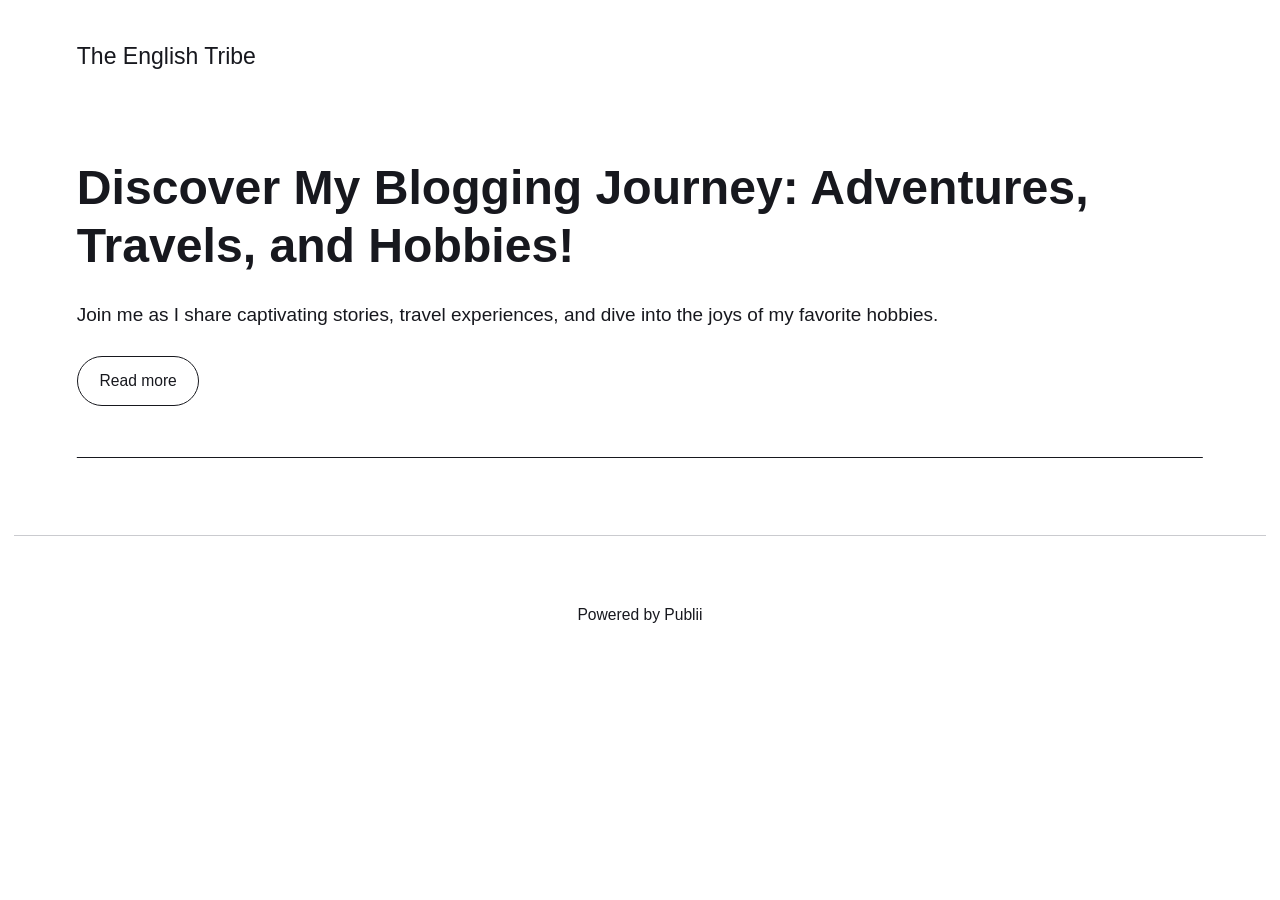
==== index.html @ a3653ec2 "Updated from Publii" ====
<!DOCTYPE html><html lang="en-gb"><head><meta charset="utf-8"><meta http-equiv="X-UA-Compatible" content="IE=edge"><meta name="viewport" content="width=device-width,initial-scale=1"><title>The English Tribe</title><meta name="generator" content="Publii Open-Source CMS for Static Site"><link rel="canonical" href="https://theenglishtribe.github.io/"><link rel="alternate" type="application/atom+xml" href="https://theenglishtribe.github.io/feed.xml"><link rel="alternate" type="application/json" href="https://theenglishtribe.github.io/feed.json"><meta property="og:title" content="The English Tribe"><meta property="og:site_name" content="The English Tribe"><meta property="og:description" content=""><meta property="og:url" content="https://theenglishtribe.github.io/"><meta property="og:type" content="website"><link rel="stylesheet" href="https://theenglishtribe.github.io/assets/css/style.css?v=e5ad27e7b330f5e7f7fa9bfb74e8fca4"><script type="application/ld+json">{"@context":"http://schema.org","@type":"Organization","name":"The English Tribe","url":"https://theenglishtribe.github.io/"}</script><noscript><style>img[loading] {
                    opacity: 1;
                }</style></noscript></head><body class="home-template"><header class="top js-header"><a class="logo" href="https://theenglishtribe.github.io/">The English Tribe</a></header><main><div class="hero hero--noimage"><header class="hero__content"><div class="wrapper"><h1>Discover My Blogging Journey: Adventures, Travels, and Hobbies!</h1><p>Join me as I share captivating stories, travel experiences, and dive into the joys of my favorite hobbies.</p><p><a href="#" class="btn">Read more</a></p></div></header></div><div class="wrapper feed"></div></main><footer class="footer"><div class="wrapper"><div class="footer__copyright">Powered by Publii</div><button onclick="backToTopFunction()" id="backToTop" class="footer__bttop" aria-label="Back to top" title="Back to top"><svg width="20" height="20"><use xlink:href="https://theenglishtribe.github.io/assets/svg/svg-map.svg#toparrow"/></svg></button></div></footer><script defer="defer" src="https://theenglishtribe.github.io/assets/js/scripts.min.js?v=700105c316933a8202041b6415abb233"></script><script>window.publiiThemeMenuConfig={mobileMenuMode:'sidebar',animationSpeed:300,submenuWidth: 'auto',doubleClickTime:500,mobileMenuExpandableSubmenus:true,relatedContainerForOverlayMenuSelector:'.top'};</script><script>var images = document.querySelectorAll('img[loading]');
        for (var i = 0; i < images.length; i++) {
            if (images[i].complete) {
                images[i].classList.add('is-loaded');
            } else {
                images[i].addEventListener('load', function () {
                    this.classList.add('is-loaded');
                }, false);
            }
        }</script></body></html>
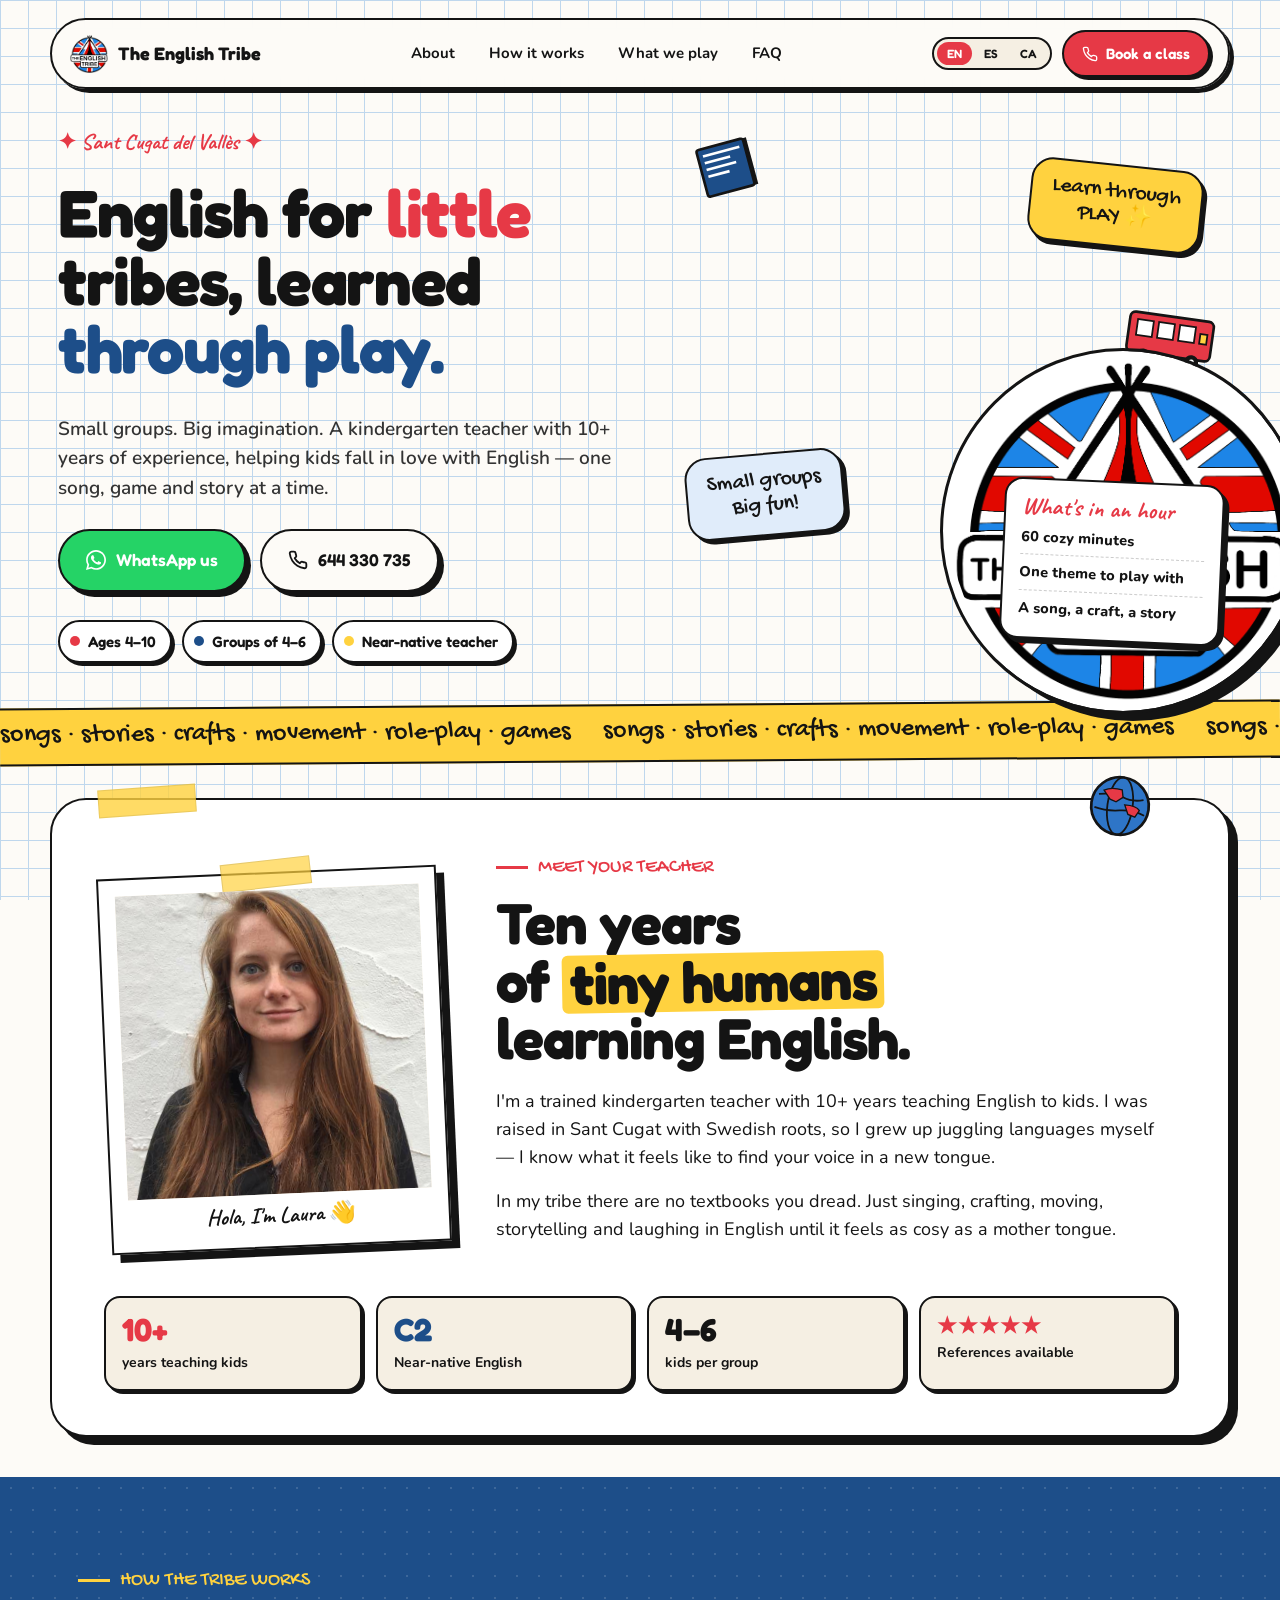
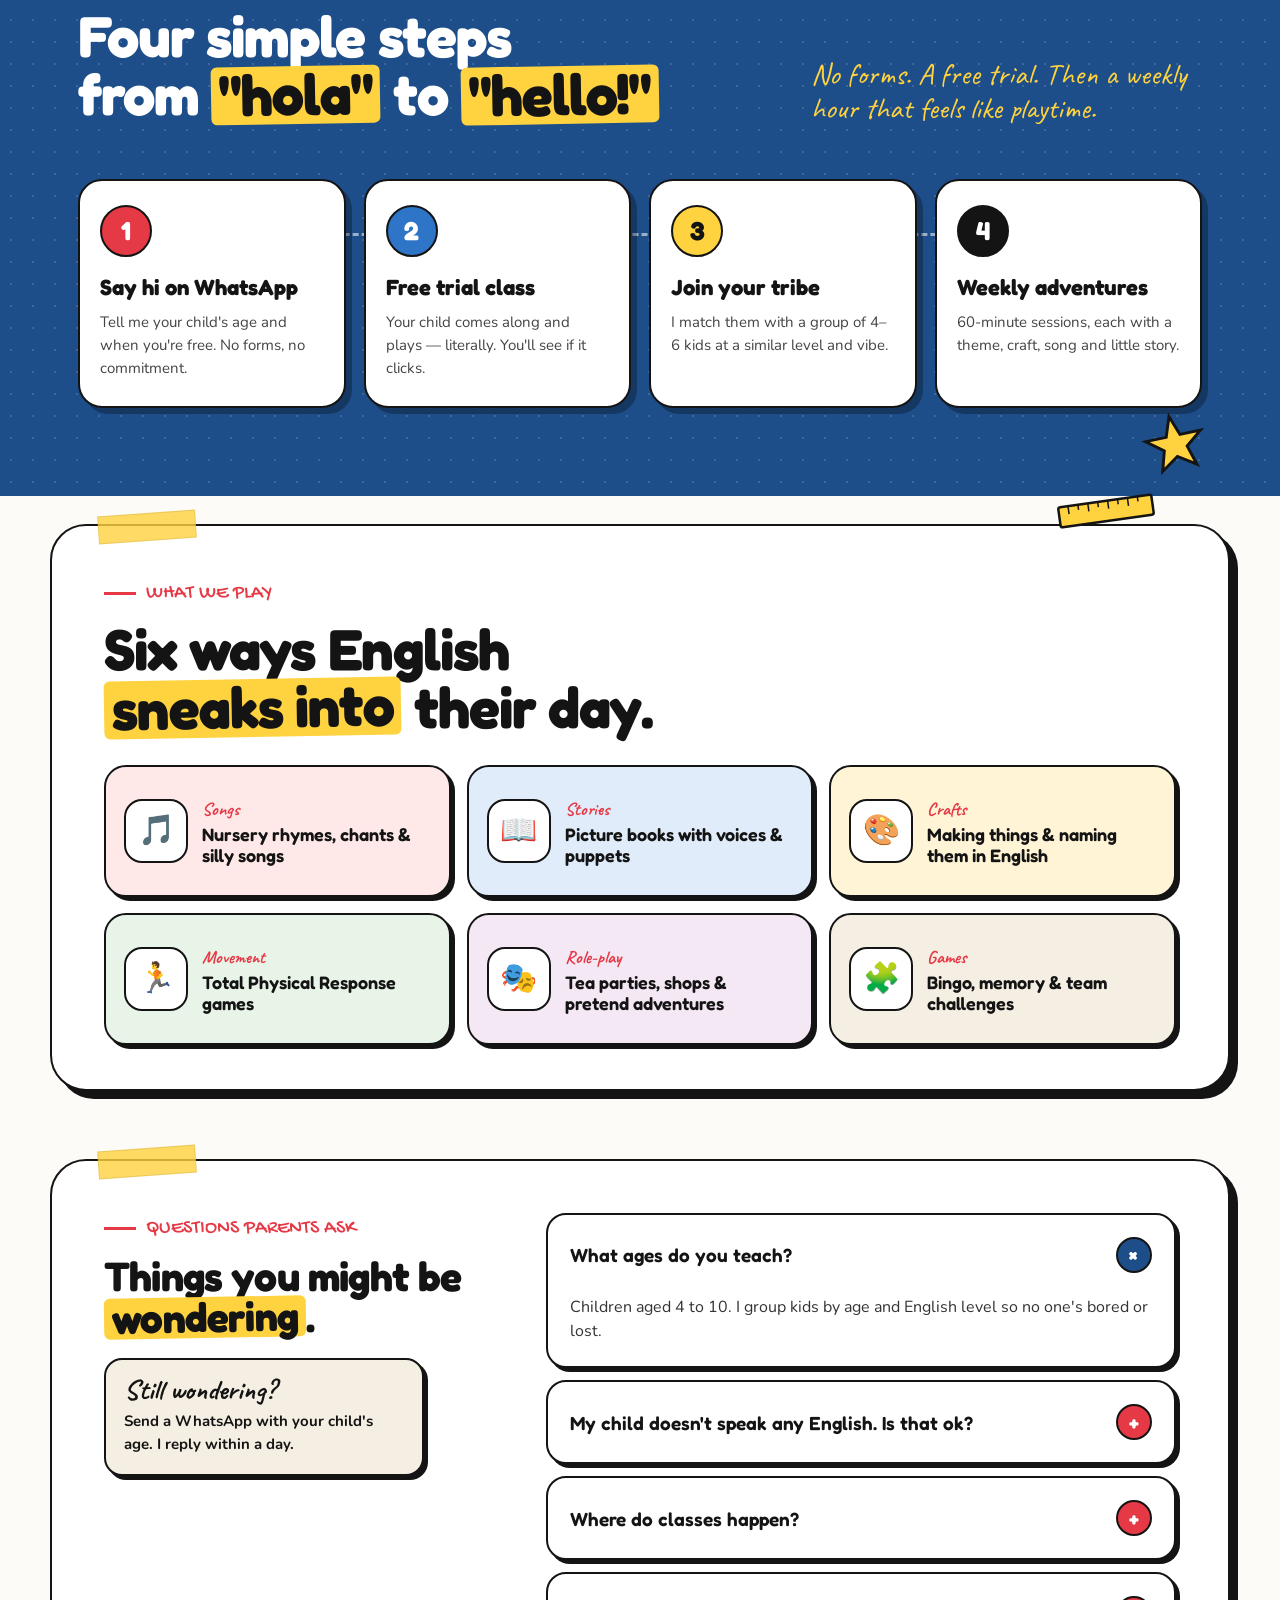
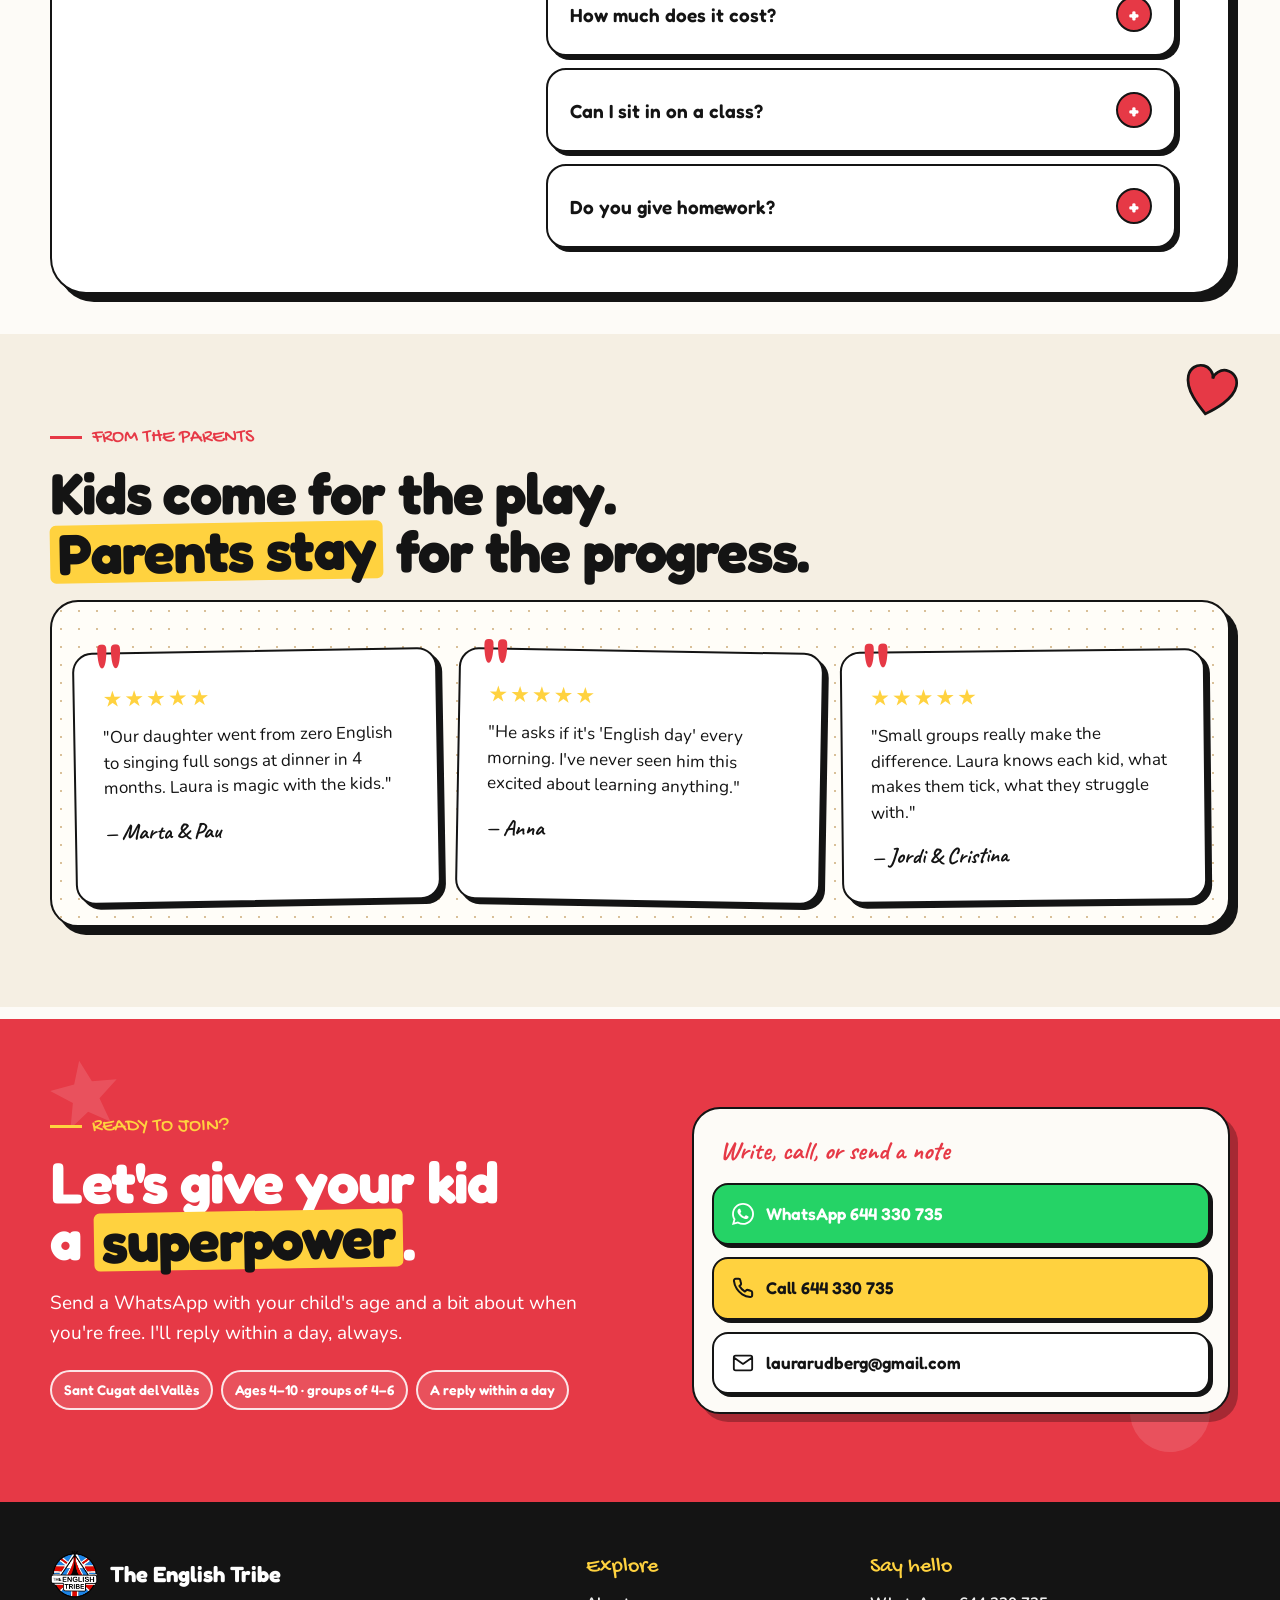
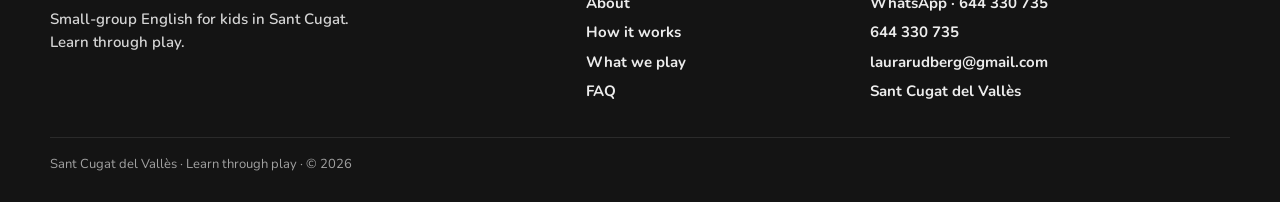
==== commit c8624fd3: "Add files via upload" ====
--- a/index.html
+++ b/index.html
@@ -1,12 +1,1574 @@
-<!DOCTYPE html><html lang="en-gb"><head><meta charset="utf-8"><meta http-equiv="X-UA-Compatible" content="IE=edge"><meta name="viewport" content="width=device-width,initial-scale=1"><title>The English Tribe</title><meta name="generator" content="Publii Open-Source CMS for Static Site"><link rel="canonical" href="https://theenglishtribe.github.io/"><link rel="alternate" type="application/atom+xml" href="https://theenglishtribe.github.io/feed.xml"><link rel="alternate" type="application/json" href="https://theenglishtribe.github.io/feed.json"><meta property="og:title" content="The English Tribe"><meta property="og:site_name" content="The English Tribe"><meta property="og:description" content=""><meta property="og:url" content="https://theenglishtribe.github.io/"><meta property="og:type" content="website"><link rel="stylesheet" href="https://theenglishtribe.github.io/assets/css/style.css?v=e5ad27e7b330f5e7f7fa9bfb74e8fca4"><script type="application/ld+json">{"@context":"http://schema.org","@type":"Organization","name":"The English Tribe","url":"https://theenglishtribe.github.io/"}</script><noscript><style>img[loading] {
-                    opacity: 1;
-                }</style></noscript></head><body class="home-template"><header class="top js-header"><a class="logo" href="https://theenglishtribe.github.io/">The English Tribe</a></header><main><div class="hero hero--noimage"><header class="hero__content"><div class="wrapper"><h1>Discover My Blogging Journey: Adventures, Travels, and Hobbies!</h1><p>Join me as I share captivating stories, travel experiences, and dive into the joys of my favorite hobbies.</p><p><a href="#" class="btn">Read more</a></p></div></header></div><div class="wrapper feed"></div></main><footer class="footer"><div class="wrapper"><div class="footer__copyright">Powered by Publii</div><button onclick="backToTopFunction()" id="backToTop" class="footer__bttop" aria-label="Back to top" title="Back to top"><svg width="20" height="20"><use xlink:href="https://theenglishtribe.github.io/assets/svg/svg-map.svg#toparrow"/></svg></button></div></footer><script defer="defer" src="https://theenglishtribe.github.io/assets/js/scripts.min.js?v=700105c316933a8202041b6415abb233"></script><script>window.publiiThemeMenuConfig={mobileMenuMode:'sidebar',animationSpeed:300,submenuWidth: 'auto',doubleClickTime:500,mobileMenuExpandableSubmenus:true,relatedContainerForOverlayMenuSelector:'.top'};</script><script>var images = document.querySelectorAll('img[loading]');
-        for (var i = 0; i < images.length; i++) {
-            if (images[i].complete) {
-                images[i].classList.add('is-loaded');
-            } else {
-                images[i].addEventListener('load', function () {
-                    this.classList.add('is-loaded');
-                }, false);
-            }
-        }</script></body></html>+<!DOCTYPE html>
+<html lang="en">
+<head>
+<meta charset="UTF-8" />
+<meta name="viewport" content="width=device-width, initial-scale=1.0" />
+<title>The English Tribe — Learn through Play</title>
+<link rel="preconnect" href="https://fonts.googleapis.com">
+<link rel="preconnect" href="https://fonts.gstatic.com" crossorigin>
+<link href="https://fonts.googleapis.com/css2?family=Fredoka:wght@400;500;600;700&family=Gochi+Hand&family=Nunito:wght@400;600;700;800&family=Caveat:wght@400;700&display=swap" rel="stylesheet">
+
+<script>
+const TWEAKS = /*EDITMODE-BEGIN*/{
+  "accent": "red",
+  "showDoodles": true,
+  "graphPaper": true,
+  "heroVariant": "tent",
+  "language": "en"
+}/*EDITMODE-END*/;
+</script>
+
+<style>
+:root {
+  --red: #E63946;
+  --red-deep: #C92A3A;
+  --blue: #1D4E89;
+  --blue-bright: #2E75C7;
+  --ink: #141414;
+  --paper: #FDFBF7;
+  --paper-warm: #F5EFE3;
+  --graph: #BFD7ED;
+  --yellow: #FFD23F;
+}
+
+* { box-sizing: border-box; margin: 0; padding: 0; }
+
+html, body {
+  background: var(--paper);
+  color: var(--ink);
+  font-family: 'Nunito', system-ui, sans-serif;
+  font-size: 17px;
+  line-height: 1.55;
+  overflow-x: hidden;
+  scroll-behavior: smooth;
+}
+
+body.graph {
+  background-image:
+    linear-gradient(var(--graph) 1px, transparent 1px),
+    linear-gradient(90deg, var(--graph) 1px, transparent 1px);
+  background-size: 28px 28px;
+  background-color: var(--paper);
+  background-attachment: fixed;
+}
+
+/* Typographic system */
+.fh { font-family: 'Fredoka', sans-serif; font-weight: 700; letter-spacing: -0.01em; }
+.marker { font-family: 'Gochi Hand', cursive; }
+.script { font-family: 'Caveat', cursive; font-weight: 700; }
+
+/* Navigation */
+.nav {
+  position: fixed;
+  top: 18px;
+  left: max(18px, calc((100vw - 1180px) / 2));
+  right: max(18px, calc((100vw - 1180px) / 2));
+  z-index: 100;
+  display: flex;
+  align-items: center;
+  justify-content: space-between;
+  padding: 10px 18px;
+  background: rgba(253, 251, 247, 0.92);
+  backdrop-filter: blur(10px);
+  border: 2px solid var(--ink);
+  border-radius: 999px;
+  box-shadow: 4px 4px 0 var(--ink);
+}
+.nav-brand {
+  display: flex; align-items: center; gap: 10px;
+  font-family: 'Fredoka', sans-serif;
+  font-weight: 700;
+  font-size: 18px;
+}
+.nav-brand img { width: 38px; height: 38px; }
+.nav-links { display: flex; gap: 6px; align-items: center; }
+.nav-links a {
+  color: var(--ink);
+  text-decoration: none;
+  padding: 8px 14px;
+  border-radius: 999px;
+  font-weight: 700;
+  font-size: 15px;
+  transition: all .15s;
+}
+.nav-links a:hover { background: var(--ink); color: var(--paper); }
+.lang-switch {
+  display: flex; gap: 2px;
+  padding: 3px;
+  background: var(--paper-warm);
+  border: 2px solid var(--ink);
+  border-radius: 999px;
+}
+.lang-switch button {
+  background: transparent; border: none;
+  padding: 4px 10px;
+  border-radius: 999px;
+  font-family: 'Fredoka', sans-serif; font-weight: 600;
+  font-size: 12px;
+  cursor: pointer;
+  text-transform: uppercase;
+  color: var(--ink);
+}
+.lang-switch button.active {
+  background: var(--red); color: white;
+}
+.nav-cta {
+  display: inline-flex; align-items: center; gap: 8px;
+  padding: 10px 18px;
+  background: var(--red);
+  color: white;
+  text-decoration: none;
+  border-radius: 999px;
+  font-family: 'Fredoka', sans-serif; font-weight: 600;
+  font-size: 15px;
+  border: 2px solid var(--ink);
+  box-shadow: 3px 3px 0 var(--ink);
+  transition: transform .1s;
+}
+.nav-cta:hover { transform: translate(-1px, -1px); box-shadow: 4px 4px 0 var(--ink); }
+.nav-cta:active { transform: translate(2px, 2px); box-shadow: 1px 1px 0 var(--ink); }
+
+/* Hero */
+.hero {
+  position: relative;
+  padding: 124px 28px 36px;
+  display: grid;
+  grid-template-columns: 1.05fr 0.95fr;
+  gap: 36px;
+  align-items: center;
+  max-width: 1220px;
+  margin: 0 auto;
+}
+.hero::before {
+  content: '';
+  position: absolute;
+  top: 110px;
+  right: 0;
+  width: 52%;
+  bottom: 20px;
+  background: radial-gradient(420px 320px at 60% 45%, rgba(255, 210, 63, 0.42), transparent 72%);
+  z-index: -1;
+  pointer-events: none;
+}
+section[id] { scroll-margin-top: 96px; }
+.hero-text { min-width: 0; }
+
+.hero-text h1 {
+  font-family: 'Fredoka', sans-serif;
+  font-weight: 700;
+  font-size: clamp(40px, 5.2vw, 88px);
+  line-height: 1.02;
+  letter-spacing: -0.02em;
+  margin-bottom: 32px;
+}
+.hero-text h1 .red { color: var(--red); position: relative; display: inline-block; }
+.hero-text h1 .blue { color: var(--blue); }
+.hero-text h1 .underline {
+  position: relative;
+  display: inline-block;
+}
+.hero-text h1 .underline::after {
+  content: '';
+  position: absolute;
+  left: -4%; right: -4%;
+  bottom: 4px;
+  height: 12px;
+  background: var(--yellow);
+  z-index: -1;
+  border-radius: 6px;
+  transform: rotate(-1deg);
+}
+
+.hero-sub {
+  font-size: 19px;
+  max-width: 36rem;
+  margin-bottom: 26px;
+  color: #333;
+  font-weight: 600;
+}
+
+.hero-ctas { display: flex; gap: 14px; flex-wrap: wrap; align-items: center; }
+.btn {
+  display: inline-flex; align-items: center; gap: 10px;
+  padding: 16px 26px;
+  border-radius: 999px;
+  font-family: 'Fredoka', sans-serif; font-weight: 600;
+  font-size: 17px;
+  text-decoration: none;
+  border: 2.5px solid var(--ink);
+  box-shadow: 5px 5px 0 var(--ink);
+  cursor: pointer;
+  transition: transform .1s, box-shadow .1s;
+}
+.btn:hover { transform: translate(-1px, -1px); box-shadow: 6px 6px 0 var(--ink); }
+.btn:active { transform: translate(3px, 3px); box-shadow: 2px 2px 0 var(--ink); }
+.btn-primary { background: var(--red); color: white; }
+.btn-secondary { background: var(--paper); color: var(--ink); }
+.btn-wa { background: #25D366; color: white; }
+
+.hero-quick-facts {
+  display: flex; gap: 10px; margin-top: 28px; flex-wrap: wrap;
+}
+.fact {
+  display: inline-flex; align-items: center; gap: 8px;
+  background: white;
+  border: 2px solid var(--ink);
+  border-radius: 999px;
+  padding: 8px 14px 8px 10px;
+  box-shadow: 3px 3px 0 var(--ink);
+  font-family: 'Fredoka', sans-serif;
+  font-weight: 600;
+  font-size: 15px;
+}
+.fact .dot {
+  width: 10px; height: 10px; border-radius: 999px;
+  background: var(--red);
+  flex-shrink: 0;
+}
+.fact:nth-child(2) .dot { background: var(--blue); }
+.fact:nth-child(3) .dot { background: var(--yellow); }
+
+/* Hero logo side - the scrapbook */
+.hero-visual {
+  position: relative;
+  height: 540px;
+}
+.logo-badge {
+  position: absolute;
+  top: 42%;
+  left: 48%;
+  width: min(360px, 68%);
+  aspect-ratio: 1;
+  border-radius: 50%;
+  overflow: hidden;
+  background: #fff;
+  border: 8px solid white;
+  outline: 3px solid var(--ink);
+  box-shadow: 10px 10px 0 var(--ink);
+  z-index: 5;
+  animation: badge-float 5.5s ease-in-out infinite;
+}
+.logo-badge img { width: 100%; height: 100%; object-fit: cover; display: block; }
+.class-card {
+  position: absolute;
+  right: 0;
+  bottom: 22px;
+  width: 220px;
+  background: white;
+  border: 2.5px solid var(--ink);
+  border-radius: 18px;
+  padding: 14px 16px 12px;
+  box-shadow: 5px 5px 0 var(--ink);
+  transform: rotate(2.5deg);
+  z-index: 8;
+}
+.class-card .script {
+  display: block;
+  font-size: 24px;
+  color: var(--red);
+  line-height: 1;
+  margin-bottom: 8px;
+}
+.class-card ul { list-style: none; }
+.class-card li {
+  font-weight: 800;
+  font-size: 14.5px;
+  padding: 6px 0;
+  border-top: 1.5px dashed rgba(20, 20, 20, 0.22);
+}
+.class-card li:first-child { border-top: 0; padding-top: 0; }
+
+.bubble {
+  position: absolute;
+  background: white;
+  border: 2.5px solid var(--ink);
+  border-radius: 22px;
+  padding: 14px 20px;
+  font-family: 'Gochi Hand', cursive;
+  font-size: 22px;
+  box-shadow: 4px 4px 0 var(--ink);
+  text-align: center;
+  line-height: 1.15;
+  z-index: 10;
+}
+.bubble.tr {
+  top: 40px; right: 20px;
+  transform: rotate(6deg);
+  background: var(--yellow);
+}
+
+.bubble.bl {
+  bottom: 128px; left: 0;
+  transform: rotate(-5deg);
+  background: #E0ECFA;
+}
+
+/* Stickers anywhere */
+.sticker {
+  position: absolute;
+  transition: transform .3s;
+  z-index: 4;
+  pointer-events: auto;
+}
+.sticker:hover { transform: scale(1.08) rotate(6deg) !important; }
+
+/* Hero stickers sit on the collage, not in empty margin */
+.hero-visual .sticker.book { top: 6px; left: 6px; transform: rotate(-15deg); }
+.hero-visual .sticker.bus { top: 34%; right: 0; transform: rotate(8deg); z-index: 4; }
+
+/* Paper tape between hero and the first sheet */
+.ribbon {
+  background: var(--yellow);
+  border-top: 2.5px solid var(--ink);
+  border-bottom: 2.5px solid var(--ink);
+  overflow: hidden;
+  transform: rotate(-0.4deg);
+  margin: 4px 0 8px;
+  position: relative;
+  z-index: 3;
+}
+.ribbon-track {
+  display: flex;
+  width: max-content;
+  animation: marquee 32s linear infinite;
+  font-family: 'Gochi Hand', cursive;
+  font-size: 26px;
+  padding: 6px 0 8px;
+}
+.ribbon-track span { padding-right: 32px; white-space: nowrap; }
+@keyframes marquee {
+  from { transform: translateX(0); }
+  to { transform: translateX(-50%); }
+}
+
+/* Section stickers - distributed across sections */
+.section-sticker {
+  position: absolute;
+  pointer-events: auto;
+  transition: transform .3s;
+  z-index: 3;
+}
+.section-sticker:hover { transform: scale(1.08) rotate(6deg) !important; }
+/* Stickers rest on the top edge of a sheet, like a notebook decoration */
+.sheet-wrap .section-sticker,
+.how-wrap .section-sticker,
+.parents .section-sticker {
+  top: -30px;
+  right: 72px;
+  bottom: auto;
+  left: auto;
+}
+.about-wrap .section-sticker.globe { transform: rotate(8deg); }
+.how-wrap .section-sticker.star { top: auto; bottom: 16px; right: 20px; transform: rotate(-12deg); }
+#play .section-sticker.ruler { transform: rotate(-8deg); }
+.parents .section-sticker.heart { top: 28px; right: 40px; transform: rotate(12deg); }
+
+/* Sections */
+section {
+  position: relative;
+  padding: 0;
+  max-width: none;
+  margin: 0;
+}
+.sheet-wrap {
+  padding: 28px 24px 40px;
+}
+.sheet {
+  position: relative;
+  max-width: 1180px;
+  margin: 0 auto;
+  background: white;
+  border: 2.5px solid var(--ink);
+  border-radius: 36px;
+  box-shadow: 8px 8px 0 var(--ink);
+  padding: 52px 52px 44px;
+}
+.sheet::before {
+  content: '';
+  position: absolute;
+  top: -13px;
+  left: 46px;
+  width: 96px;
+  height: 26px;
+  background: rgba(255, 210, 63, 0.8);
+  border: 1px solid rgba(0,0,0,0.08);
+  transform: rotate(-4deg);
+}
+
+.section-label {
+  font-family: 'Gochi Hand', cursive;
+  font-size: 20px;
+  color: var(--red);
+  text-transform: uppercase;
+  margin-bottom: 12px;
+  display: flex; align-items: center; gap: 10px;
+}
+.section-label::before {
+  content: ''; display: inline-block;
+  width: 32px; height: 3px; background: var(--red);
+}
+h2 {
+  font-family: 'Fredoka', sans-serif;
+  font-weight: 700;
+  font-size: clamp(36px, 4.5vw, 64px);
+  line-height: 1;
+  letter-spacing: -0.02em;
+  margin-bottom: 20px;
+  max-width: 780px;
+}
+h2 .highlight {
+  background: var(--yellow);
+  padding: 0 8px;
+  border-radius: 6px;
+  display: inline-block;
+  transform: rotate(-1deg);
+}
+
+/* About section */
+.about {
+  display: grid;
+  grid-template-columns: minmax(260px, 340px) 1fr;
+  gap: 28px 52px;
+  align-items: center;
+}
+.polaroid {
+  position: relative;
+  background: white;
+  padding: 16px 16px 52px;
+  border: 2.5px solid var(--ink);
+  box-shadow: 8px 8px 0 var(--ink);
+  transform: rotate(-2.5deg);
+  width: 100%;
+  max-width: 340px;
+  margin: 8px auto 0;
+}
+.polaroid-img {
+  aspect-ratio: 1;
+  background: var(--paper-warm);
+  display: flex;
+  align-items: center;
+  justify-content: center;
+  position: relative;
+  overflow: hidden;
+}
+.polaroid-img img {
+  width: 100%; height: 100%;
+  object-fit: cover;
+  object-position: center 20%;
+}
+.polaroid-caption {
+  position: absolute;
+  bottom: 14px;
+  left: 0; right: 0;
+  text-align: center;
+  font-family: 'Caveat', cursive;
+  font-size: 22px;
+  font-weight: 700;
+}
+.polaroid-tape {
+  position: absolute;
+  top: -14px; left: 50%;
+  transform: translateX(-50%) rotate(-4deg);
+  width: 90px; height: 28px;
+  background: rgba(255, 210, 63, 0.7);
+  border: 1px solid rgba(0,0,0,0.1);
+}
+
+.about-text p {
+  font-size: 18px;
+  margin-bottom: 16px;
+  max-width: 62ch;
+}
+.credential-grid {
+  grid-column: 1 / -1;
+  display: grid;
+  grid-template-columns: repeat(4, 1fr);
+  gap: 14px;
+  margin-top: 8px;
+  max-width: none;
+}
+.cred {
+  background: var(--paper-warm);
+  border: 2px solid var(--ink);
+  border-radius: 16px;
+  padding: 16px;
+  box-shadow: 3px 3px 0 var(--ink);
+}
+.cred .big {
+  font-family: 'Fredoka', sans-serif;
+  font-weight: 700;
+  font-size: 32px;
+  color: var(--red);
+  line-height: 1;
+}
+.cred:nth-child(2) .big { color: var(--blue); }
+.cred:nth-child(3) .big { color: var(--ink); }
+.cred:nth-child(4) .big { color: var(--red); font-size: 22px; letter-spacing: 1px; }
+.cred .label {
+  font-weight: 700;
+  font-size: 14px;
+  margin-top: 6px;
+}
+
+/* How it works */
+.how-bg {
+  background-color: var(--blue);
+  background-image: radial-gradient(rgba(255,255,255,0.14) 1.4px, transparent 1.4px);
+  background-size: 22px 22px;
+  color: white;
+}
+.how-bg .section-label { color: var(--yellow); }
+.how-bg .section-label::before { background: var(--yellow); }
+.how-wrap { max-width: 1180px; margin: 0 auto; padding: 88px 28px; position: relative; }
+.how-head {
+  display: grid;
+  grid-template-columns: 1.35fr 0.75fr;
+  gap: 28px;
+  align-items: end;
+}
+.how-aside {
+  font-family: 'Caveat', cursive;
+  font-size: 30px;
+  line-height: 1.12;
+  color: var(--yellow);
+  margin: 0 0 18px;
+}
+
+.steps {
+  display: grid;
+  grid-template-columns: repeat(4, 1fr);
+  gap: 18px;
+  margin-top: 36px;
+  position: relative;
+}
+.steps::before {
+  content: '';
+  position: absolute;
+  top: 54px;
+  left: 6%;
+  right: 6%;
+  border-top: 3px dashed rgba(255,255,255,0.55);
+  z-index: 0;
+}
+.step {
+  background: white;
+  color: var(--ink);
+  border: 2.5px solid var(--ink);
+  border-radius: 24px;
+  padding: 24px 20px 26px;
+  box-shadow: 6px 6px 0 rgba(0,0,0,0.28);
+  position: relative;
+  z-index: 1;
+  transition: transform .2s;
+  min-height: 100%;
+}
+.step:hover { transform: translateY(-4px); }
+.step-num {
+  width: 52px; height: 52px; border-radius: 999px;
+  background: var(--red);
+  color: white;
+  display: flex; align-items: center; justify-content: center;
+  font-family: 'Fredoka', sans-serif;
+  font-weight: 700; font-size: 26px;
+  border: 2.5px solid var(--ink);
+  margin-bottom: 18px;
+}
+.step:nth-child(2) .step-num { background: var(--blue-bright); }
+.step:nth-child(3) .step-num { background: var(--yellow); color: var(--ink); }
+.step:nth-child(4) .step-num { background: var(--ink); }
+.step h3 {
+  font-family: 'Fredoka', sans-serif;
+  font-weight: 700;
+  font-size: 22px;
+  margin-bottom: 10px;
+  line-height: 1.15;
+}
+.step p { font-size: 15px; color: #444; }
+
+/* Play activities */
+.activities {
+  display: grid;
+  grid-template-columns: repeat(3, 1fr);
+  gap: 16px;
+  margin-top: 28px;
+}
+.activity {
+  min-height: 132px;
+  border: 2.5px solid var(--ink);
+  border-radius: 22px;
+  padding: 18px 18px;
+  display: flex;
+  flex-direction: row;
+  align-items: center;
+  gap: 14px;
+  justify-content: flex-start;
+  background: white;
+  box-shadow: 4px 4px 0 var(--ink);
+  transition: transform .2s;
+  overflow: hidden;
+  position: relative;
+}
+.activity:hover { transform: rotate(-2deg) scale(1.05); }
+.activity:nth-child(6n+1) { background: #FFE8E8; }
+.activity:nth-child(6n+2) { background: #E0ECFA; }
+.activity:nth-child(6n+3) { background: #FFF4D6; }
+.activity:nth-child(6n+4) { background: #E8F4E8; }
+.activity:nth-child(6n+5) { background: #F4E8F4; }
+.activity:nth-child(6n+6) { background: var(--paper-warm); }
+
+.activity .icon {
+  width: 64px;
+  height: 64px;
+  flex-shrink: 0;
+  border-radius: 18px;
+  background: white;
+  border: 2px solid var(--ink);
+  display: grid;
+  place-items: center;
+  font-size: 30px;
+  line-height: 1;
+}
+.activity h4 {
+  font-family: 'Fredoka', sans-serif;
+  font-weight: 600;
+  font-size: 18px;
+  line-height: 1.15;
+}
+.activity .cat {
+  font-family: 'Caveat', cursive;
+  font-size: 18px;
+  font-weight: 700;
+  color: var(--red);
+}
+
+/* Testimonial-ish parent words */
+.parents {
+  background: var(--paper-warm);
+  padding: 88px 28px 80px;
+  position: relative;
+}
+.parents-inner { max-width: 1180px; margin: 0 auto; }
+.quote-board {
+  margin-top: 12px;
+  background-color: #fffdf8;
+  background-image: radial-gradient(rgba(186, 142, 74, 0.55) 1.5px, transparent 1.5px);
+  background-size: 18px 18px;
+  border: 2.5px solid var(--ink);
+  border-radius: 28px;
+  box-shadow: 8px 8px 0 var(--ink);
+  padding: 48px 22px 22px;
+}
+.quotes { display: grid; grid-template-columns: repeat(3, 1fr); gap: 18px; }
+.quote {
+  background: white;
+  border: 2.5px solid var(--ink);
+  border-radius: 20px;
+  padding: 28px;
+  box-shadow: 5px 5px 0 var(--ink);
+  position: relative;
+}
+.quote:nth-child(1) { transform: rotate(-1deg); }
+.quote:nth-child(2) { transform: rotate(1deg); }
+.quote:nth-child(3) { transform: rotate(-0.6deg); }
+.quote p { font-size: 17px; margin-bottom: 14px; line-height: 1.5; }
+.quote .who { font-family: 'Caveat', cursive; font-size: 22px; font-weight: 700; }
+.quote .stars { color: var(--yellow); font-size: 22px; margin-bottom: 8px; letter-spacing: 2px; }
+.quote::before {
+  content: '"';
+  position: absolute;
+  top: -28px; left: 18px;
+  font-family: 'Fredoka', sans-serif;
+  font-size: 100px;
+  color: var(--red);
+  line-height: 1;
+}
+
+/* FAQ */
+.faq-layout {
+  display: grid;
+  grid-template-columns: minmax(240px, 0.78fr) 1.22fr;
+  gap: 40px;
+  align-items: start;
+}
+.faq-note {
+  margin-top: 18px;
+  background: var(--paper-warm);
+  border: 2.5px solid var(--ink);
+  border-radius: 18px;
+  padding: 16px 18px 18px;
+  box-shadow: 4px 4px 0 var(--ink);
+  max-width: 320px;
+}
+.faq-note strong {
+  font-family: 'Caveat', cursive;
+  font-weight: 700;
+  font-size: 28px;
+  display: block;
+  line-height: 1;
+  margin-bottom: 6px;
+}
+.faq-note p { font-size: 15px; font-weight: 700; }
+.faq-note a { color: var(--red-deep); font-weight: 800; }
+.faq-intro h2 { font-size: clamp(34px, 3.2vw, 52px); }
+.faq-grid {
+  display: grid;
+  grid-template-columns: 1fr;
+  gap: 12px;
+  margin-top: 0;
+}
+.faq-item {
+  background: white;
+  border: 2.5px solid var(--ink);
+  border-radius: 20px;
+  overflow: hidden;
+  box-shadow: 4px 4px 0 var(--ink);
+}
+.faq-q {
+  width: 100%;
+  padding: 22px;
+  background: transparent;
+  border: none;
+  font-family: 'Fredoka', sans-serif;
+  font-weight: 600;
+  font-size: 19px;
+  text-align: left;
+  cursor: pointer;
+  display: flex;
+  align-items: center;
+  justify-content: space-between;
+  gap: 20px;
+  color: var(--ink);
+}
+.faq-toggle {
+  width: 36px; height: 36px;
+  border-radius: 999px;
+  background: var(--red);
+  color: white;
+  display: flex; align-items: center; justify-content: center;
+  border: 2px solid var(--ink);
+  font-size: 20px;
+  flex-shrink: 0;
+  font-weight: 700;
+  transition: transform .2s;
+}
+.faq-item.open .faq-toggle { transform: rotate(45deg); background: var(--blue); }
+.faq-a {
+  max-height: 0;
+  overflow: hidden;
+  transition: max-height .3s ease;
+}
+.faq-a-inner { padding: 0 22px 22px; font-size: 16px; color: #333; }
+.faq-item.open .faq-a { max-height: 300px; }
+
+/* Contact CTA */
+.contact {
+  background: var(--red);
+  color: white;
+  padding: 88px 28px;
+  margin-top: 12px;
+  position: relative;
+  overflow: hidden;
+}
+.contact-inner {
+  max-width: 1180px;
+  margin: 0 auto;
+  position: relative;
+  z-index: 2;
+  display: grid;
+  grid-template-columns: 1.05fr 0.95fr;
+  gap: 48px;
+  align-items: center;
+  text-align: left;
+}
+.contact h2 { color: white; margin-left: 0; margin-right: 0; }
+.contact h2 .highlight { background: var(--yellow); color: var(--ink); }
+.contact .section-label { color: var(--yellow); }
+.contact .section-label::before { background: var(--yellow); }
+.contact p.contact-sub { max-width: 34rem; margin: 0 0 22px; font-size: 19px; }
+.contact-facts {
+  display: flex;
+  flex-wrap: wrap;
+  gap: 8px;
+}
+.contact-facts span {
+  border: 2px solid rgba(255,255,255,0.85);
+  background: rgba(255,255,255,0.12);
+  border-radius: 999px;
+  padding: 7px 12px;
+  font-family: 'Fredoka', sans-serif;
+  font-weight: 600;
+  font-size: 14px;
+}
+.contact-card {
+  background: var(--paper);
+  color: var(--ink);
+  border: 2.5px solid var(--ink);
+  border-radius: 28px;
+  padding: 18px;
+  box-shadow: 8px 8px 0 rgba(0,0,0,0.28);
+  display: flex;
+  flex-direction: column;
+  gap: 12px;
+}
+.contact-card .script {
+  font-size: 26px;
+  padding: 4px 8px 0;
+  color: var(--red);
+}
+.cm {
+  display: flex; align-items: center; gap: 12px;
+  padding: 16px 18px;
+  background: white;
+  color: var(--ink);
+  border-radius: 16px;
+  font-family: 'Fredoka', sans-serif;
+  font-weight: 600;
+  font-size: 17px;
+  text-decoration: none;
+  border: 2.5px solid var(--ink);
+  box-shadow: 3px 3px 0 var(--ink);
+  transition: transform .1s, box-shadow .1s;
+}
+.cm:hover { transform: translate(-2px, -2px); box-shadow: 7px 7px 0 rgba(0,0,0,0.5); }
+.cm.wa { background: #25D366; color: white; }
+.cm.call { background: var(--yellow); }
+
+.contact-bg-stickers {
+  position: absolute;
+  inset: 0;
+  pointer-events: none;
+  opacity: 0.12;
+}
+.contact-bg-stickers svg {
+  position: absolute;
+}
+
+/* Footer */
+footer {
+  background: var(--ink);
+  color: white;
+  padding: 48px 28px 28px;
+  text-align: left;
+}
+.footer-inner {
+  max-width: 1180px;
+  margin: 0 auto;
+  display: grid;
+  grid-template-columns: 1.4fr 0.7fr 1fr;
+  gap: 32px;
+  align-items: start;
+}
+footer .fbrand {
+  display: flex; align-items: center; gap: 12px;
+  font-family: 'Fredoka', sans-serif;
+  font-weight: 700;
+  font-size: 22px;
+  margin-bottom: 10px;
+}
+footer .fbrand img { width: 48px; height: 48px; }
+.footer-blurb { max-width: 36ch; opacity: 0.82; font-size: 15px; font-weight: 600; }
+.footer-col h4 {
+  font-family: 'Gochi Hand', cursive;
+  font-weight: 400;
+  color: var(--yellow);
+  font-size: 22px;
+  margin-bottom: 8px;
+}
+.footer-col a, .footer-col p {
+  display: block;
+  color: white;
+  text-decoration: none;
+  font-weight: 700;
+  font-size: 15px;
+  margin: 6px 0;
+  opacity: 0.92;
+}
+.footer-col a:hover { color: var(--yellow); }
+.footer-legal {
+  max-width: 1180px;
+  margin: 28px auto 0;
+  padding-top: 16px;
+  border-top: 1px solid rgba(255,255,255,0.16);
+  opacity: 0.6;
+  font-size: 13px;
+}
+
+/* Doodles scattered decoration */
+.doodle {
+  position: absolute;
+  pointer-events: none;
+  opacity: 0.85;
+}
+
+/* Tweaks panel */
+#tweaks {
+  position: fixed;
+  right: 20px; bottom: 20px;
+  background: white;
+  border: 2.5px solid var(--ink);
+  border-radius: 20px;
+  padding: 20px;
+  box-shadow: 6px 6px 0 var(--ink);
+  font-family: 'Fredoka', sans-serif;
+  z-index: 1000;
+  width: 280px;
+  display: none;
+}
+#tweaks.show { display: block; }
+#tweaks h3 { font-size: 18px; margin-bottom: 14px; }
+.tweak-row { margin-bottom: 12px; }
+.tweak-row label {
+  display: block; font-size: 13px; font-weight: 600;
+  text-transform: uppercase; letter-spacing: .05em;
+  margin-bottom: 6px; color: #555;
+}
+.tweak-opts { display: flex; gap: 4px; flex-wrap: wrap; }
+.tweak-opt {
+  background: var(--paper-warm);
+  border: 2px solid var(--ink);
+  border-radius: 10px;
+  padding: 6px 10px;
+  font-family: 'Fredoka', sans-serif;
+  font-size: 12px;
+  cursor: pointer;
+  font-weight: 600;
+}
+.tweak-opt.active { background: var(--red); color: white; }
+
+/* Responsive */
+@media (max-width: 1100px) {
+  .nav { left: 18px; right: 18px; }
+  .hero { grid-template-columns: 1fr; padding-top: 120px; gap: 20px; min-height: 0; }
+  .hero::before { inset: 90px 0 10px; }
+  .hero-visual { height: 460px; max-width: 520px; margin: 0 auto; width: 100%; }
+  .logo-badge { width: min(280px, 64%); left: 50%; }
+  .class-card { display: none; }
+  .bubble.bl { bottom: 28px; }
+  .about { grid-template-columns: 1fr; }
+  .credential-grid { grid-template-columns: 1fr 1fr; }
+  .how-head { grid-template-columns: 1fr; gap: 0; }
+  .how-aside { font-size: 24px; margin-bottom: 8px; }
+  .steps { grid-template-columns: 1fr 1fr; }
+  .steps::before { display: none; }
+  .activities { grid-template-columns: 1fr 1fr; }
+  .quotes { grid-template-columns: 1fr; }
+  .faq-layout { grid-template-columns: 1fr; gap: 22px; }
+  .contact-inner { grid-template-columns: 1fr; text-align: center; gap: 28px; }
+  .contact .section-label { justify-content: center; }
+  .contact p.contact-sub { margin-left: auto; margin-right: auto; }
+  .contact-facts { justify-content: center; }
+  .footer-inner { grid-template-columns: 1fr; text-align: center; }
+  .footer-inner .fbrand { justify-content: center; }
+  .footer-blurb { margin-left: auto; margin-right: auto; }
+  .nav-links { display: none; }
+  .section-sticker { display: none; }
+}
+
+@media (max-width: 680px) {
+  html, body { font-size: 16px; }
+  .nav {
+    top: 10px; left: 10px; right: 10px;
+    padding: 8px 10px 8px 14px;
+    gap: 6px;
+  }
+  .nav-brand span { display: none; }
+  .nav-brand img { width: 36px; height: 36px; }
+  .nav-cta { padding: 8px 14px; font-size: 13px; }
+  .nav-cta svg { width: 14px; height: 14px; }
+  .nav-cta span { display: none; }
+  .lang-switch button { padding: 4px 7px; font-size: 11px; }
+
+  .sheet-wrap { padding: 18px 12px 28px; }
+  .sheet { padding: 36px 18px 22px; border-radius: 24px; box-shadow: 5px 5px 0 var(--ink); }
+  .how-wrap { padding: 64px 20px; }
+  .parents, .contact { padding: 64px 20px; }
+
+  .hero { padding: 110px 20px 28px; gap: 12px; }
+  .hero-text h1 { font-size: 44px; }
+  .hero-sub { font-size: 17px; }
+  .hero-ctas { gap: 10px; }
+  .btn { padding: 14px 20px; font-size: 15px; box-shadow: 4px 4px 0 var(--ink); }
+  .hero-quick-facts { gap: 8px; }
+  .fact { font-size: 13px; padding: 6px 10px 6px 8px; box-shadow: 2px 2px 0 var(--ink); }
+
+  .hero-visual { height: 340px; margin: 0 auto; }
+  .logo-badge { width: 220px; border-width: 6px; }
+  .hero-visual .sticker { transform: scale(0.75) rotate(-15deg); }
+  .hero-visual .sticker.book { top: 0; left: 5px; transform: scale(0.75) rotate(-15deg); transform-origin: top left; }
+  .hero-visual .sticker.bus { top: auto; bottom: 8px; right: 8px; transform: scale(0.75) rotate(8deg); transform-origin: bottom right; }
+  .ribbon-track { font-size: 20px; padding: 4px 0 6px; }
+  .bubble { font-size: 17px; padding: 10px 14px; }
+  .bubble.tr { top: 10px; right: 5px; }
+  .bubble.bl { bottom: 20px; left: 5px; }
+
+  h2 { font-size: 34px; }
+  .section-label { font-size: 17px; }
+
+  .polaroid { max-width: 280px; padding: 12px 12px 40px; }
+  .polaroid-caption { font-size: 18px; }
+
+  .credential-grid { gap: 10px; }
+  .cred { padding: 12px; }
+  .cred .big { font-size: 26px; }
+  .cred .label { font-size: 12px; }
+
+  .steps { grid-template-columns: 1fr; gap: 14px; }
+  .step { padding: 20px 18px; }
+
+  .activities { grid-template-columns: 1fr 1fr; gap: 10px; }
+  .activity {
+    flex-direction: column;
+    align-items: flex-start;
+    justify-content: space-between;
+    aspect-ratio: 1;
+    min-height: 0;
+    padding: 14px;
+    border-radius: 18px;
+    gap: 8px;
+  }
+  .activity .icon { width: 46px; height: 46px; font-size: 24px; border-radius: 14px; }
+  .activity h4 { font-size: 14px; }
+  .activity .cat { font-size: 15px; }
+
+  .quote { padding: 22px; }
+  .quote p { font-size: 15px; }
+
+  .faq-q { padding: 16px; font-size: 16px; }
+  .faq-toggle { width: 30px; height: 30px; font-size: 18px; }
+  .faq-a-inner { font-size: 14px; padding: 0 16px 16px; }
+
+  .contact-card .cm { padding: 14px 14px; font-size: 15px; }
+  .footer-inner { grid-template-columns: 1fr; justify-items: center; text-align: center; }
+  .footer-blurb { margin-left: auto; margin-right: auto; }
+  .fbrand { justify-content: center; }
+  .footer-legal { text-align: center; }
+  footer { text-align: center; }
+
+  /* Hide decorative section stickers on mobile to reduce clutter */
+  .section-sticker { display: none; }
+
+  /* Tweaks panel */
+  #tweaks {
+    right: 10px; bottom: 10px; left: 10px;
+    width: auto;
+    max-height: 60vh;
+    overflow-y: auto;
+  }
+}
+
+/* Animation */
+@keyframes wiggle {
+  0%, 100% { transform: rotate(-3deg); }
+  50% { transform: rotate(3deg); }
+}
+.wiggle { animation: wiggle 3s ease-in-out infinite; }
+
+@keyframes float {
+  0%, 100% { transform: translateY(0); }
+  50% { transform: translateY(-8px); }
+}
+.float { animation: float 4s ease-in-out infinite; }
+
+@keyframes badge-float {
+  0%, 100% { transform: translate(-50%, -50%) rotate(-2.5deg); }
+  50% { transform: translate(-50%, -54%) rotate(-1deg); }
+}
+@media (prefers-reduced-motion: reduce) {
+  .wiggle, .float, .logo-badge, .ribbon-track { animation: none; }
+  .logo-badge { transform: translate(-50%, -50%) rotate(-2deg); }
+}
+
+/* Color variants based on accent tweak */
+body.accent-blue .nav-cta, body.accent-blue .btn-primary { background: var(--blue); }
+body.accent-blue .faq-toggle { background: var(--blue); }
+body.accent-blue .contact { background: var(--blue); }
+body.accent-blue .step-num { background: var(--blue-bright); }
+
+</style>
+</head>
+<body class="graph">
+
+<!-- Navigation -->
+<nav class="nav">
+  <div class="nav-brand">
+    <img src="assets/logo.png" alt="The English Tribe" />
+    <span>The English Tribe</span>
+  </div>
+  <div class="nav-links">
+    <a href="#about" data-i18n="nav.about">About</a>
+    <a href="#how" data-i18n="nav.how">How it works</a>
+    <a href="#play" data-i18n="nav.play">What we play</a>
+    <a href="#faq">FAQ</a>
+  </div>
+  <div style="display:flex; gap:10px; align-items:center;">
+    <div class="lang-switch">
+      <button data-lang="en" class="active">EN</button>
+      <button data-lang="es">ES</button>
+      <button data-lang="ca">CA</button>
+    </div>
+    <a href="#contact" class="nav-cta">
+      <svg width="16" height="16" viewBox="0 0 24 24" fill="none"><path d="M22 16.92v3a2 2 0 0 1-2.18 2 19.79 19.79 0 0 1-8.63-3.07 19.5 19.5 0 0 1-6-6 19.79 19.79 0 0 1-3.07-8.67A2 2 0 0 1 4.11 2h3a2 2 0 0 1 2 1.72 12.84 12.84 0 0 0 .7 2.81 2 2 0 0 1-.45 2.11L8.09 9.91a16 16 0 0 0 6 6l1.27-1.27a2 2 0 0 1 2.11-.45 12.84 12.84 0 0 0 2.81.7A2 2 0 0 1 22 16.92z" stroke="currentColor" stroke-width="2" stroke-linecap="round" stroke-linejoin="round"/></svg>
+      <span data-i18n="nav.cta">Book a class</span>
+    </a>
+  </div>
+</nav>
+
+<!-- Hero -->
+<section class="hero">
+  <div class="hero-text">
+    <div style="display:flex; gap:8px; align-items:center; margin-bottom: 20px;">
+      <span class="script" style="font-size:22px; color: var(--red);">✦ Sant Cugat del Vallès ✦</span>
+    </div>
+    <h1 data-i18n="hero.title">
+      English for <span class="red">little</span><br/>
+      tribes, <span class="underline">learned</span><br/>
+      <span class="blue">through play.</span>
+    </h1>
+    <p class="hero-sub" data-i18n="hero.sub">
+      Small groups. Big imagination. A kindergarten teacher with 10+ years of experience, helping kids fall in love with English — one song, game and story at a time.
+    </p>
+    <div class="hero-ctas">
+      <a href="https://wa.me/34644330735" class="btn btn-wa">
+        <svg width="20" height="20" viewBox="0 0 24 24" fill="currentColor"><path d="M17.498 14.382c-.301-.15-1.767-.867-2.04-.966-.273-.101-.473-.15-.673.15-.197.295-.771.964-.944 1.162-.175.195-.349.21-.646.075-.3-.15-1.263-.465-2.403-1.485-.888-.795-1.484-1.77-1.66-2.07-.174-.3-.019-.465.13-.615.136-.135.301-.345.451-.523.146-.181.194-.301.297-.496.1-.21.049-.375-.025-.524-.075-.15-.672-1.62-.922-2.206-.24-.584-.487-.51-.672-.51-.172-.015-.371-.015-.571-.015-.2 0-.523.074-.797.359-.273.3-1.045 1.02-1.045 2.475s1.07 2.865 1.219 3.075c.149.18 2.095 3.195 5.076 4.485.71.309 1.26.489 1.694.629.712.227 1.36.195 1.871.121.571-.09 1.758-.72 2.006-1.415.255-.705.255-1.29.18-1.414-.074-.135-.27-.21-.57-.345m-5.446 7.443h-.016c-1.77 0-3.524-.48-5.055-1.38l-.36-.214-3.75.975 1.005-3.645-.239-.375c-.99-1.575-1.516-3.39-1.516-5.26 0-5.445 4.455-9.885 9.942-9.885 2.654 0 5.145 1.035 7.021 2.91 1.875 1.859 2.909 4.35 2.909 6.99-.004 5.444-4.46 9.885-9.935 9.885M20.52 3.449C18.24 1.245 15.24 0 12.045 0 5.463 0 .104 5.334.101 11.893c0 2.096.549 4.14 1.595 5.945L0 24l6.335-1.652c1.746.943 3.71 1.444 5.71 1.447h.006c6.585 0 11.946-5.336 11.949-11.896 0-3.176-1.24-6.165-3.495-8.411" /></svg>
+        <span data-i18n="hero.wa">WhatsApp us</span>
+      </a>
+      <a href="tel:+34644330735" class="btn btn-secondary">
+        <svg width="20" height="20" viewBox="0 0 24 24" fill="none"><path d="M22 16.92v3a2 2 0 0 1-2.18 2 19.79 19.79 0 0 1-8.63-3.07 19.5 19.5 0 0 1-6-6 19.79 19.79 0 0 1-3.07-8.67A2 2 0 0 1 4.11 2h3a2 2 0 0 1 2 1.72 12.84 12.84 0 0 0 .7 2.81 2 2 0 0 1-.45 2.11L8.09 9.91a16 16 0 0 0 6 6l1.27-1.27a2 2 0 0 1 2.11-.45 12.84 12.84 0 0 0 2.81.7A2 2 0 0 1 22 16.92z" stroke="currentColor" stroke-width="2.2" stroke-linecap="round" stroke-linejoin="round"/></svg>
+        644 330 735
+      </a>
+    </div>
+    <div class="hero-quick-facts">
+      <span class="fact"><span class="dot"></span><span data-i18n="hero.f1">Ages 4–10</span></span>
+      <span class="fact"><span class="dot"></span><span data-i18n="hero.f2">Groups of 4–6</span></span>
+      <span class="fact"><span class="dot"></span><span data-i18n="hero.f3">Near-native teacher</span></span>
+    </div>
+  </div>
+
+  <div class="hero-visual">
+    <!-- Stickers (minimal - only corners away from logo/bubble) -->
+    <svg class="sticker book" width="70" height="70" viewBox="0 0 80 80">
+      <rect x="10" y="15" width="55" height="55" rx="3" fill="#1D4E89" stroke="#141414" stroke-width="3"/>
+      <rect x="16" y="22" width="43" height="3" fill="white"/>
+      <rect x="16" y="30" width="30" height="3" fill="white"/>
+      <rect x="16" y="38" width="35" height="3" fill="white"/>
+      <rect x="16" y="46" width="25" height="3" fill="white"/>
+      <rect x="65" y="15" width="4" height="55" fill="#141414"/>
+    </svg>
+    <svg class="sticker bus" width="100" height="62" viewBox="0 0 110 70">
+      <rect x="5" y="10" width="95" height="45" rx="6" fill="#E63946" stroke="#141414" stroke-width="3"/>
+      <rect x="14" y="18" width="18" height="18" fill="white" stroke="#141414" stroke-width="2"/>
+      <rect x="38" y="18" width="18" height="18" fill="white" stroke="#141414" stroke-width="2"/>
+      <rect x="62" y="18" width="18" height="18" fill="white" stroke="#141414" stroke-width="2"/>
+      <rect x="86" y="25" width="8" height="11" fill="#FFD23F" stroke="#141414" stroke-width="2"/>
+      <circle cx="25" cy="58" r="8" fill="#141414"/>
+      <circle cx="25" cy="58" r="3" fill="white"/>
+      <circle cx="80" cy="58" r="8" fill="#141414"/>
+      <circle cx="80" cy="58" r="3" fill="white"/>
+    </svg>
+
+    <!-- Bubbles -->
+    <div class="bubble tr" data-i18n="hero.bubble1">
+      Learn through<br/>PLAY ✨
+    </div>
+    <div class="bubble bl" data-i18n="hero.bubble2" style="background: #E0ECFA;">
+      Small groups<br/>Big fun!
+    </div>
+
+    <!-- Logo -->
+    <div class="logo-badge">
+      <img src="assets/logo.png" alt="The English Tribe — UK flag with tent logo" />
+    </div>
+    <div class="class-card">
+      <span class="script" data-i18n="hero.cardLabel">What's in an hour</span>
+      <ul>
+        <li data-i18n="hero.card1">60 cozy minutes</li>
+        <li data-i18n="hero.card2">One theme to play with</li>
+        <li data-i18n="hero.card3">A song, a craft, a story</li>
+      </ul>
+    </div>
+  </div>
+</section>
+
+<div class="ribbon" aria-hidden="true">
+  <div class="ribbon-track">
+    <span data-i18n="ribbon">songs · stories · crafts · movement · role-play · games</span>
+    <span data-i18n="ribbon">songs · stories · crafts · movement · role-play · games</span>
+    <span data-i18n="ribbon">songs · stories · crafts · movement · role-play · games</span>
+    <span data-i18n="ribbon">songs · stories · crafts · movement · role-play · games</span>
+  </div>
+</div>
+
+<!-- About Laura -->
+<section id="about" class="sheet-wrap about-wrap">
+  <div class="sheet about">
+  <svg class="section-sticker globe" width="72" height="72" viewBox="0 0 80 80">
+    <circle cx="40" cy="40" r="32" fill="#2E75C7" stroke="#141414" stroke-width="3"/>
+    <path d="M15,30 Q30,26 42,30 Q52,34 65,30" stroke="#141414" stroke-width="2" fill="none"/>
+    <path d="M12,45 Q25,48 40,45 Q55,42 68,47" stroke="#141414" stroke-width="2" fill="none"/>
+    <ellipse cx="40" cy="40" rx="14" ry="32" fill="none" stroke="#141414" stroke-width="2"/>
+    <path d="M20,25 Q28,20 40,22 L42,30 L35,36 L28,34 Z" fill="#E63946" stroke="#141414" stroke-width="1.5"/>
+    <path d="M45,38 Q58,37 62,42 L58,50 L50,48 Z" fill="#E63946" stroke="#141414" stroke-width="1.5"/>
+  </svg>
+  <div class="polaroid wiggle" style="animation-duration: 6s;">
+    <div class="polaroid-tape"></div>
+    <div class="polaroid-img"><img src="assets/laura.jpg" alt="Laura, The English Tribe teacher" /></div>
+    <div class="polaroid-caption">Hola, I'm Laura 👋</div>
+  </div>
+  <div class="about-text">
+    <div class="section-label" data-i18n="about.label">Meet your teacher</div>
+    <h2 data-i18n="about.title">
+      Ten years<br/>
+      of <span class="highlight">tiny humans</span><br/>
+      learning English.
+    </h2>
+    <p data-i18n="about.p1">
+      I'm a trained kindergarten teacher with 10+ years teaching English to kids. I was raised in Sant Cugat with Swedish roots, so I grew up juggling languages myself — I know what it feels like to find your voice in a new tongue.
+    </p>
+    <p data-i18n="about.p2">
+      In my tribe there are no textbooks you dread. Just singing, crafting, moving, storytelling and laughing in English until it feels as cosy as a mother tongue.
+    </p>
+  </div>
+    <div class="credential-grid">
+      <div class="cred">
+        <div class="big">10+</div>
+        <div class="label" data-i18n="about.c1">years teaching kids</div>
+      </div>
+      <div class="cred">
+        <div class="big">C2</div>
+        <div class="label" data-i18n="about.c2">Near-native English</div>
+      </div>
+      <div class="cred">
+        <div class="big">4–6</div>
+        <div class="label" data-i18n="about.c3">kids per group</div>
+      </div>
+      <div class="cred">
+        <div class="big">★★★★★</div>
+        <div class="label" data-i18n="about.c4">References available</div>
+      </div>
+    </div>
+  </div>
+</section>
+
+<!-- How it works -->
+<section id="how" class="how-bg" style="max-width:none; padding:0;">
+  <div class="how-wrap">
+    <svg class="section-sticker star" width="70" height="70" viewBox="0 0 60 60">
+      <path d="M30,5 L36,22 L54,22 L40,33 L45,50 L30,40 L15,50 L20,33 L6,22 L24,22 Z" fill="#FFD23F" stroke="#141414" stroke-width="2.5"/>
+    </svg>
+    <div class="how-head">
+      <div>
+        <div class="section-label" style="color: var(--yellow);" data-i18n="how.label">How the tribe works</div>
+        <h2 style="color:white;" data-i18n="how.title">
+          Four simple steps<br/>
+          from <span class="highlight" style="color: var(--ink);">"hola"</span> to <span class="highlight" style="color: var(--ink);">"hello!"</span>
+        </h2>
+      </div>
+      <p class="how-aside" data-i18n="how.aside">No forms. A free trial. Then a weekly hour that feels like playtime.</p>
+    </div>
+    <div class="steps">
+      <div class="step">
+        <div class="step-num">1</div>
+        <h3 data-i18n="how.s1t">Say hi on WhatsApp</h3>
+        <p data-i18n="how.s1p">Tell me your child's age and when you're free. No forms, no commitment.</p>
+      </div>
+      <div class="step">
+        <div class="step-num">2</div>
+        <h3 data-i18n="how.s2t">Free trial class</h3>
+        <p data-i18n="how.s2p">Your child comes along and plays — literally. You'll see if it clicks.</p>
+      </div>
+      <div class="step">
+        <div class="step-num">3</div>
+        <h3 data-i18n="how.s3t">Join your tribe</h3>
+        <p data-i18n="how.s3p">I match them with a group of 4–6 kids at a similar level and vibe.</p>
+      </div>
+      <div class="step">
+        <div class="step-num">4</div>
+        <h3 data-i18n="how.s4t">Weekly adventures</h3>
+        <p data-i18n="how.s4p">60-minute sessions, each with a theme, craft, song and little story.</p>
+      </div>
+    </div>
+  </div>
+</section>
+
+<!-- What we play -->
+<section id="play" class="sheet-wrap">
+  <div class="sheet">
+  <svg class="section-sticker ruler" width="100" height="30" viewBox="0 0 100 30">
+    <rect x="3" y="5" width="94" height="20" rx="2" fill="#FFD23F" stroke="#141414" stroke-width="2.5"/>
+    <g stroke="#141414" stroke-width="1.5">
+      <line x1="13" y1="5" x2="13" y2="13"/>
+      <line x1="23" y1="5" x2="23" y2="10"/>
+      <line x1="33" y1="5" x2="33" y2="13"/>
+      <line x1="43" y1="5" x2="43" y2="10"/>
+      <line x1="53" y1="5" x2="53" y2="13"/>
+      <line x1="63" y1="5" x2="63" y2="10"/>
+      <line x1="73" y1="5" x2="73" y2="13"/>
+      <line x1="83" y1="5" x2="83" y2="10"/>
+    </g>
+  </svg>
+  <div class="section-label" data-i18n="play.label">What we play</div>
+  <h2 data-i18n="play.title">
+    Six ways English<br/>
+    <span class="highlight">sneaks into</span> their day.
+  </h2>
+  <div class="activities">
+    <div class="activity">
+      <div class="icon">🎵</div>
+      <div>
+        <div class="cat" data-i18n="play.a1c">Songs</div>
+        <h4 data-i18n="play.a1t">Nursery rhymes, chants &amp; silly songs</h4>
+      </div>
+    </div>
+    <div class="activity">
+      <div class="icon">📖</div>
+      <div>
+        <div class="cat" data-i18n="play.a2c">Stories</div>
+        <h4 data-i18n="play.a2t">Picture books with voices &amp; puppets</h4>
+      </div>
+    </div>
+    <div class="activity">
+      <div class="icon">🎨</div>
+      <div>
+        <div class="cat" data-i18n="play.a3c">Crafts</div>
+        <h4 data-i18n="play.a3t">Making things &amp; naming them in English</h4>
+      </div>
+    </div>
+    <div class="activity">
+      <div class="icon">🏃</div>
+      <div>
+        <div class="cat" data-i18n="play.a4c">Movement</div>
+        <h4 data-i18n="play.a4t">Total Physical Response games</h4>
+      </div>
+    </div>
+    <div class="activity">
+      <div class="icon">🎭</div>
+      <div>
+        <div class="cat" data-i18n="play.a5c">Role-play</div>
+        <h4 data-i18n="play.a5t">Tea parties, shops &amp; pretend adventures</h4>
+      </div>
+    </div>
+    <div class="activity">
+      <div class="icon">🧩</div>
+      <div>
+        <div class="cat" data-i18n="play.a6c">Games</div>
+        <h4 data-i18n="play.a6t">Bingo, memory &amp; team challenges</h4>
+      </div>
+    </div>
+  </div>
+  </div>
+</section>
+
+<!-- FAQ -->
+<section id="faq" class="sheet-wrap">
+  <div class="sheet faq-layout">
+  <div class="faq-intro">
+    <div class="section-label" data-i18n="faq.label">Questions parents ask</div>
+    <h2 data-i18n="faq.title">
+      Things you might be<br/>
+      <span class="highlight">wondering</span>.
+    </h2>
+    <div class="faq-note">
+      <strong data-i18n="faq.noteLabel">Still wondering?</strong>
+      <p data-i18n="faq.note">Send a WhatsApp with your child's age. I reply within a day.</p>
+    </div>
+  </div>
+  <div class="faq-grid">
+    <div class="faq-item open">
+      <button class="faq-q">
+        <span data-i18n="faq.q1">What ages do you teach?</span>
+        <span class="faq-toggle">+</span>
+      </button>
+      <div class="faq-a"><div class="faq-a-inner" data-i18n="faq.a1">
+        Children aged 4 to 10. I group kids by age and English level so no one's bored or lost.
+      </div></div>
+    </div>
+    <div class="faq-item">
+      <button class="faq-q">
+        <span data-i18n="faq.q2">My child doesn't speak any English. Is that ok?</span>
+        <span class="faq-toggle">+</span>
+      </button>
+      <div class="faq-a"><div class="faq-a-inner" data-i18n="faq.a2">
+        Absolutely. That's my favourite kind of student. We start from zero with songs, gestures and games — they'll understand a lot sooner than you'd think.
+      </div></div>
+    </div>
+    <div class="faq-item">
+      <button class="faq-q">
+        <span data-i18n="faq.q3">Where do classes happen?</span>
+        <span class="faq-toggle">+</span>
+      </button>
+      <div class="faq-a"><div class="faq-a-inner" data-i18n="faq.a3">
+        In Sant Cugat del Vallès. I'll share the address once we schedule a trial.
+      </div></div>
+    </div>
+    <div class="faq-item">
+      <button class="faq-q">
+        <span data-i18n="faq.q4">How much does it cost?</span>
+        <span class="faq-toggle">+</span>
+      </button>
+      <div class="faq-a"><div class="faq-a-inner" data-i18n="faq.a4">
+        Fees depend on group size and schedule. Text me on WhatsApp and I'll send you the current rates.
+      </div></div>
+    </div>
+    <div class="faq-item">
+      <button class="faq-q">
+        <span data-i18n="faq.q5">Can I sit in on a class?</span>
+        <span class="faq-toggle">+</span>
+      </button>
+      <div class="faq-a"><div class="faq-a-inner" data-i18n="faq.a5">
+        The first trial class, yes — so you can see the vibe. After that, we let the kids be their own little tribe.
+      </div></div>
+    </div>
+    <div class="faq-item">
+      <button class="faq-q">
+        <span data-i18n="faq.q6">Do you give homework?</span>
+        <span class="faq-toggle">+</span>
+      </button>
+      <div class="faq-a"><div class="faq-a-inner" data-i18n="faq.a6">
+        Sometimes — a song to sing with you, a drawing to colour, a word to spot. Never more than 10 minutes.
+      </div></div>
+    </div>
+  </div>
+  </div>
+</section>
+
+<!-- Parent words -->
+<section class="parents" style="max-width:none;">
+  <svg class="section-sticker heart" width="60" height="60" viewBox="0 0 55 55">
+    <path d="M27.5,48 C20,42 5,30 5,17 C5,10 10,5 17,5 C22,5 27.5,10 27.5,15 C27.5,10 33,5 38,5 C45,5 50,10 50,17 C50,30 35,42 27.5,48 Z" fill="#E63946" stroke="#141414" stroke-width="2.5"/>
+  </svg>
+  <div class="parents-inner">
+    <div class="section-label" data-i18n="parents.label">From the parents</div>
+    <h2 data-i18n="parents.title">
+      Kids come for the play.<br/>
+      <span class="highlight">Parents stay</span> for the progress.
+    </h2>
+    <div class="quote-board">
+    <div class="quotes">
+      <div class="quote">
+        <div class="stars">★★★★★</div>
+        <p data-i18n="parents.q1">"Our daughter went from zero English to singing full songs at dinner in 4 months. Laura is magic with the kids."</p>
+        <div class="who">— Marta &amp; Pau</div>
+      </div>
+      <div class="quote">
+        <div class="stars">★★★★★</div>
+        <p data-i18n="parents.q2">"He asks if it's 'English day' every morning. I've never seen him this excited about learning anything."</p>
+        <div class="who">— Anna</div>
+      </div>
+      <div class="quote">
+        <div class="stars">★★★★★</div>
+        <p data-i18n="parents.q3">"Small groups really make the difference. Laura knows each kid, what makes them tick, what they struggle with."</p>
+        <div class="who">— Jordi &amp; Cristina</div>
+      </div>
+    </div>
+    </div>
+  </div>
+</section>
+
+<!-- Contact -->
+<section id="contact" class="contact" style="max-width:none;">
+  <div class="contact-bg-stickers">
+    <svg style="top:30px; left:40px; width:90px; transform: rotate(-10deg);" viewBox="0 0 80 80"><path d="M40,10 L48,30 L70,32 L52,46 L58,68 L40,56 L22,68 L28,46 L10,32 L32,30 Z" fill="white"/></svg>
+    <svg style="bottom:40px; right:60px; width:100px; transform: rotate(15deg);" viewBox="0 0 100 100"><circle cx="50" cy="50" r="40" fill="white"/></svg>
+    <svg style="top:50%; right:10%; width:70px;" viewBox="0 0 80 80"><path d="M40,60 C30,50 10,35 10,22 C10,15 15,10 22,10 C27,10 35,15 40,22 C45,15 53,10 58,10 C65,10 70,15 70,22 C70,35 50,50 40,60 Z" fill="white"/></svg>
+  </div>
+  <div class="contact-inner">
+    <div>
+      <div class="section-label" data-i18n="contact.label">Ready to join?</div>
+      <h2 data-i18n="contact.title">
+        Let's give your kid<br/>
+        a <span class="highlight">superpower</span>.
+      </h2>
+      <p class="contact-sub" data-i18n="contact.sub">
+        Send a WhatsApp with your child's age and a bit about when you're free. I'll reply within a day, always.
+      </p>
+      <div class="contact-facts">
+        <span data-i18n="contact.chip1">Sant Cugat del Vallès</span>
+        <span data-i18n="contact.chip2">Ages 4–10 · groups of 4–6</span>
+        <span data-i18n="contact.chip3">A reply within a day</span>
+      </div>
+    </div>
+    <div class="contact-card">
+      <span class="script" data-i18n="contact.card">Write, call, or send a note</span>
+      <a href="https://wa.me/34644330735?text=Hola%20Laura!%20I'd%20like%20to%20know%20more%20about%20The%20English%20Tribe" class="cm wa">
+        <svg width="22" height="22" viewBox="0 0 24 24" fill="currentColor"><path d="M17.498 14.382c-.301-.15-1.767-.867-2.04-.966-.273-.101-.473-.15-.673.15-.197.295-.771.964-.944 1.162-.175.195-.349.21-.646.075-.3-.15-1.263-.465-2.403-1.485-.888-.795-1.484-1.77-1.66-2.07-.174-.3-.019-.465.13-.615.136-.135.301-.345.451-.523.146-.181.194-.301.297-.496.1-.21.049-.375-.025-.524-.075-.15-.672-1.62-.922-2.206-.24-.584-.487-.51-.672-.51-.172-.015-.371-.015-.571-.015-.2 0-.523.074-.797.359-.273.3-1.045 1.02-1.045 2.475s1.07 2.865 1.219 3.075c.149.18 2.095 3.195 5.076 4.485.71.309 1.26.489 1.694.629.712.227 1.36.195 1.871.121.571-.09 1.758-.72 2.006-1.415.255-.705.255-1.29.18-1.414-.074-.135-.27-.21-.57-.345m-5.446 7.443h-.016c-1.77 0-3.524-.48-5.055-1.38l-.36-.214-3.75.975 1.005-3.645-.239-.375c-.99-1.575-1.516-3.39-1.516-5.26 0-5.445 4.455-9.885 9.942-9.885 2.654 0 5.145 1.035 7.021 2.91 1.875 1.859 2.909 4.35 2.909 6.99-.004 5.444-4.46 9.885-9.935 9.885M20.52 3.449C18.24 1.245 15.24 0 12.045 0 5.463 0 .104 5.334.101 11.893c0 2.096.549 4.14 1.595 5.945L0 24l6.335-1.652c1.746.943 3.71 1.444 5.71 1.447h.006c6.585 0 11.946-5.336 11.949-11.896 0-3.176-1.24-6.165-3.495-8.411" /></svg>
+        <span data-i18n="contact.wa">WhatsApp 644 330 735</span>
+      </a>
+      <a href="tel:+34644330735" class="cm call">
+        <svg width="22" height="22" viewBox="0 0 24 24" fill="none"><path d="M22 16.92v3a2 2 0 0 1-2.18 2 19.79 19.79 0 0 1-8.63-3.07 19.5 19.5 0 0 1-6-6 19.79 19.79 0 0 1-3.07-8.67A2 2 0 0 1 4.11 2h3a2 2 0 0 1 2 1.72 12.84 12.84 0 0 0 .7 2.81 2 2 0 0 1-.45 2.11L8.09 9.91a16 16 0 0 0 6 6l1.27-1.27a2 2 0 0 1 2.11-.45 12.84 12.84 0 0 0 2.81.7A2 2 0 0 1 22 16.92z" stroke="currentColor" stroke-width="2.2" stroke-linecap="round" stroke-linejoin="round"/></svg>
+        <span>Call 644 330 735</span>
+      </a>
+      <a href="mailto:laurarudberg@gmail.com" class="cm">
+        <svg width="22" height="22" viewBox="0 0 24 24" fill="none"><path d="M4 4h16c1.1 0 2 .9 2 2v12c0 1.1-.9 2-2 2H4c-1.1 0-2-.9-2-2V6c0-1.1.9-2 2-2z M22 6l-10 7L2 6" stroke="currentColor" stroke-width="2" stroke-linecap="round" stroke-linejoin="round"/></svg>
+        <span>laurarudberg@gmail.com</span>
+      </a>
+    </div>
+  </div>
+</section>
+
+<!-- Footer -->
+<footer>
+  <div class="footer-inner">
+    <div>
+      <div class="fbrand">
+        <img src="assets/logo.png" alt="" />
+        <span>The English Tribe</span>
+      </div>
+      <p class="footer-blurb" data-i18n="footer.blurb">Small-group English for kids in Sant Cugat. Learn through play.</p>
+    </div>
+    <div class="footer-col">
+      <h4 data-i18n="footer.explore">Explore</h4>
+      <a href="#about" data-i18n="nav.about">About</a>
+      <a href="#how" data-i18n="nav.how">How it works</a>
+      <a href="#play" data-i18n="nav.play">What we play</a>
+      <a href="#faq">FAQ</a>
+    </div>
+    <div class="footer-col">
+      <h4 data-i18n="footer.hello">Say hello</h4>
+      <a href="https://wa.me/34644330735">WhatsApp · 644 330 735</a>
+      <a href="tel:+34644330735">644 330 735</a>
+      <a href="mailto:laurarudberg@gmail.com">laurarudberg@gmail.com</a>
+      <p>Sant Cugat del Vallès</p>
+    </div>
+  </div>
+  <p class="footer-legal">Sant Cugat del Vallès · <span data-i18n="footer.tag">Learn through play</span> · © 2026</p>
+</footer>
+
+<!-- Tweaks panel -->
+<div id="tweaks">
+  <h3>🎨 Tweaks</h3>
+  <div class="tweak-row">
+    <label>Accent color</label>
+    <div class="tweak-opts" data-tweak="accent">
+      <button class="tweak-opt active" data-val="red">Red</button>
+      <button class="tweak-opt" data-val="blue">Blue</button>
+    </div>
+  </div>
+  <div class="tweak-row">
+    <label>Graph paper bg</label>
+    <div class="tweak-opts" data-tweak="graphPaper">
+      <button class="tweak-opt active" data-val="true">On</button>
+      <button class="tweak-opt" data-val="false">Off</button>
+    </div>
+  </div>
+  <div class="tweak-row">
+    <label>Doodle stickers</label>
+    <div class="tweak-opts" data-tweak="showDoodles">
+      <button class="tweak-opt active" data-val="true">On</button>
+      <button class="tweak-opt" data-val="false">Off</button>
+    </div>
+  </div>
+  <div class="tweak-row">
+    <label>Language</label>
+    <div class="tweak-opts" data-tweak="language">
+      <button class="tweak-opt active" data-val="en">English</button>
+      <button class="tweak-opt" data-val="es">Español</button>
+      <button class="tweak-opt" data-val="ca">Català</button>
+    </div>
+  </div>
+</div>
+
+<script src="translations.js"></script>
+<script src="app.js"></script>
+
+</body>
+</html>
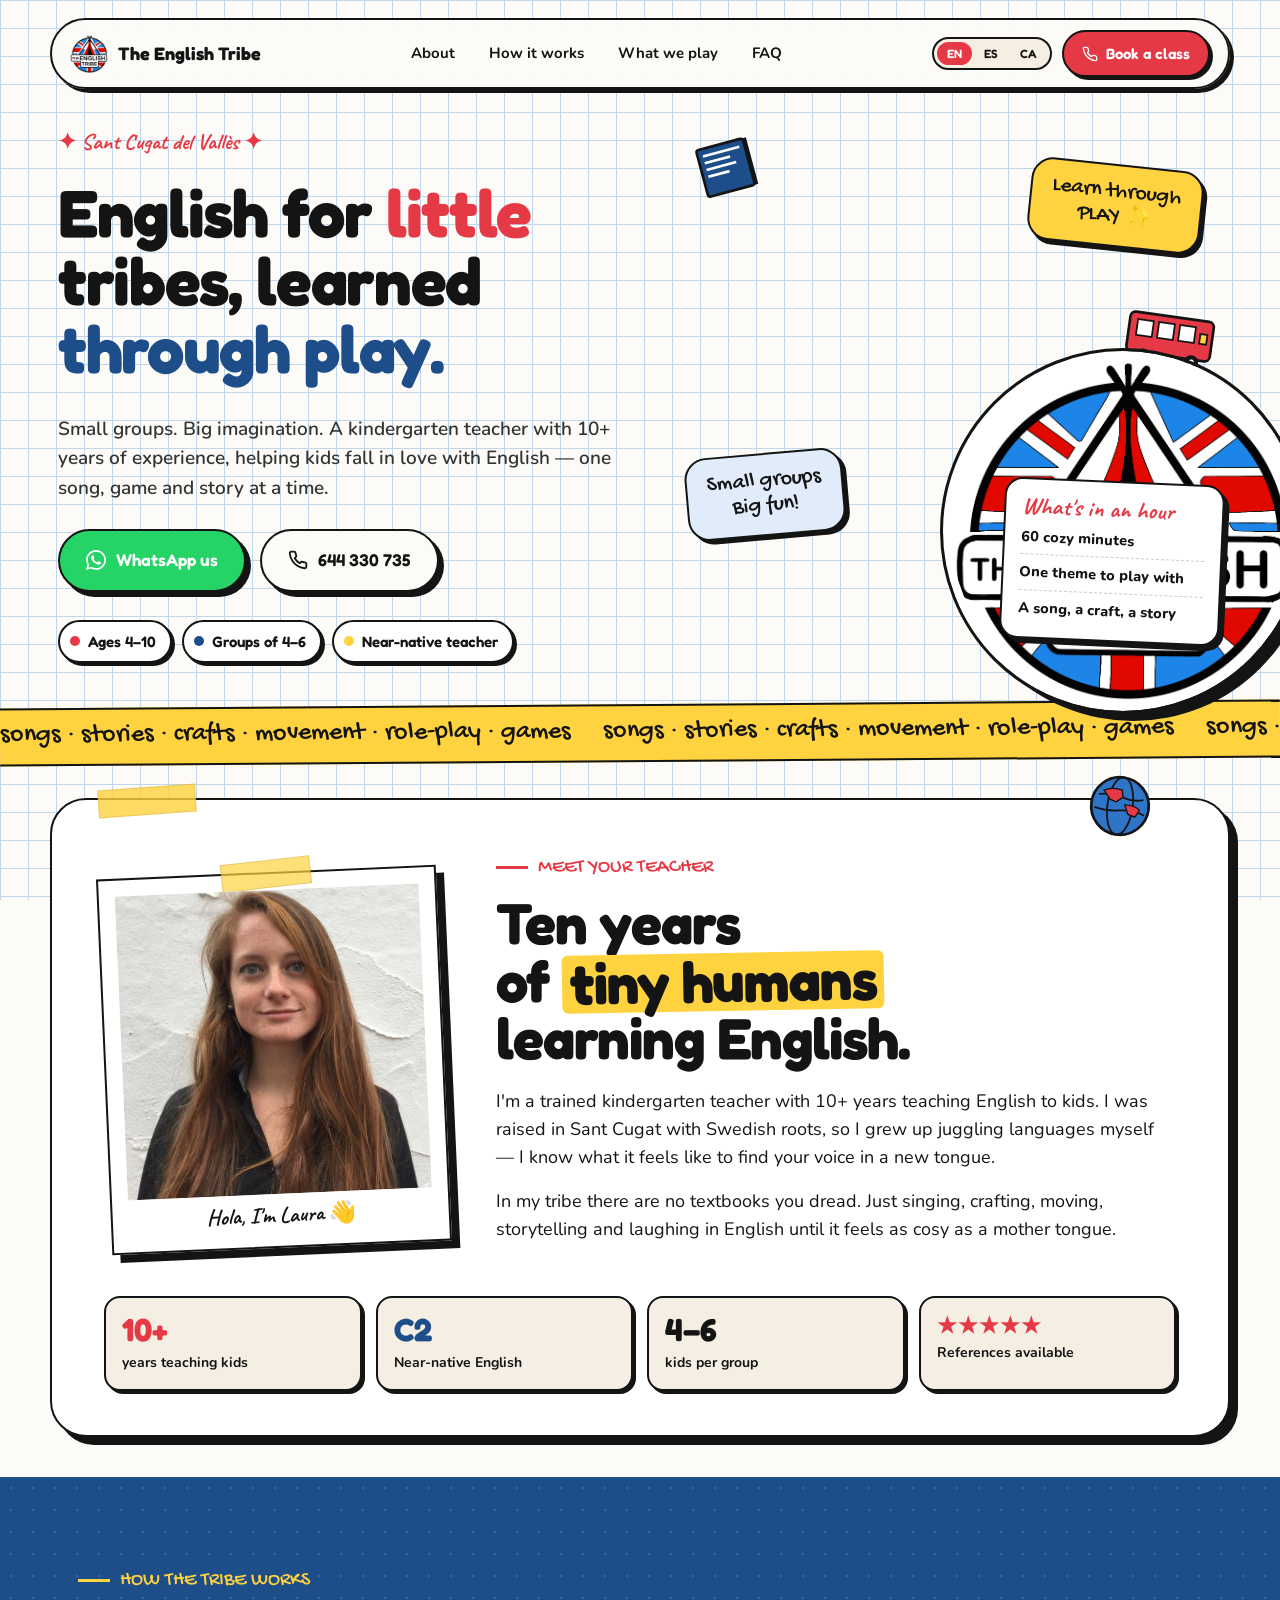
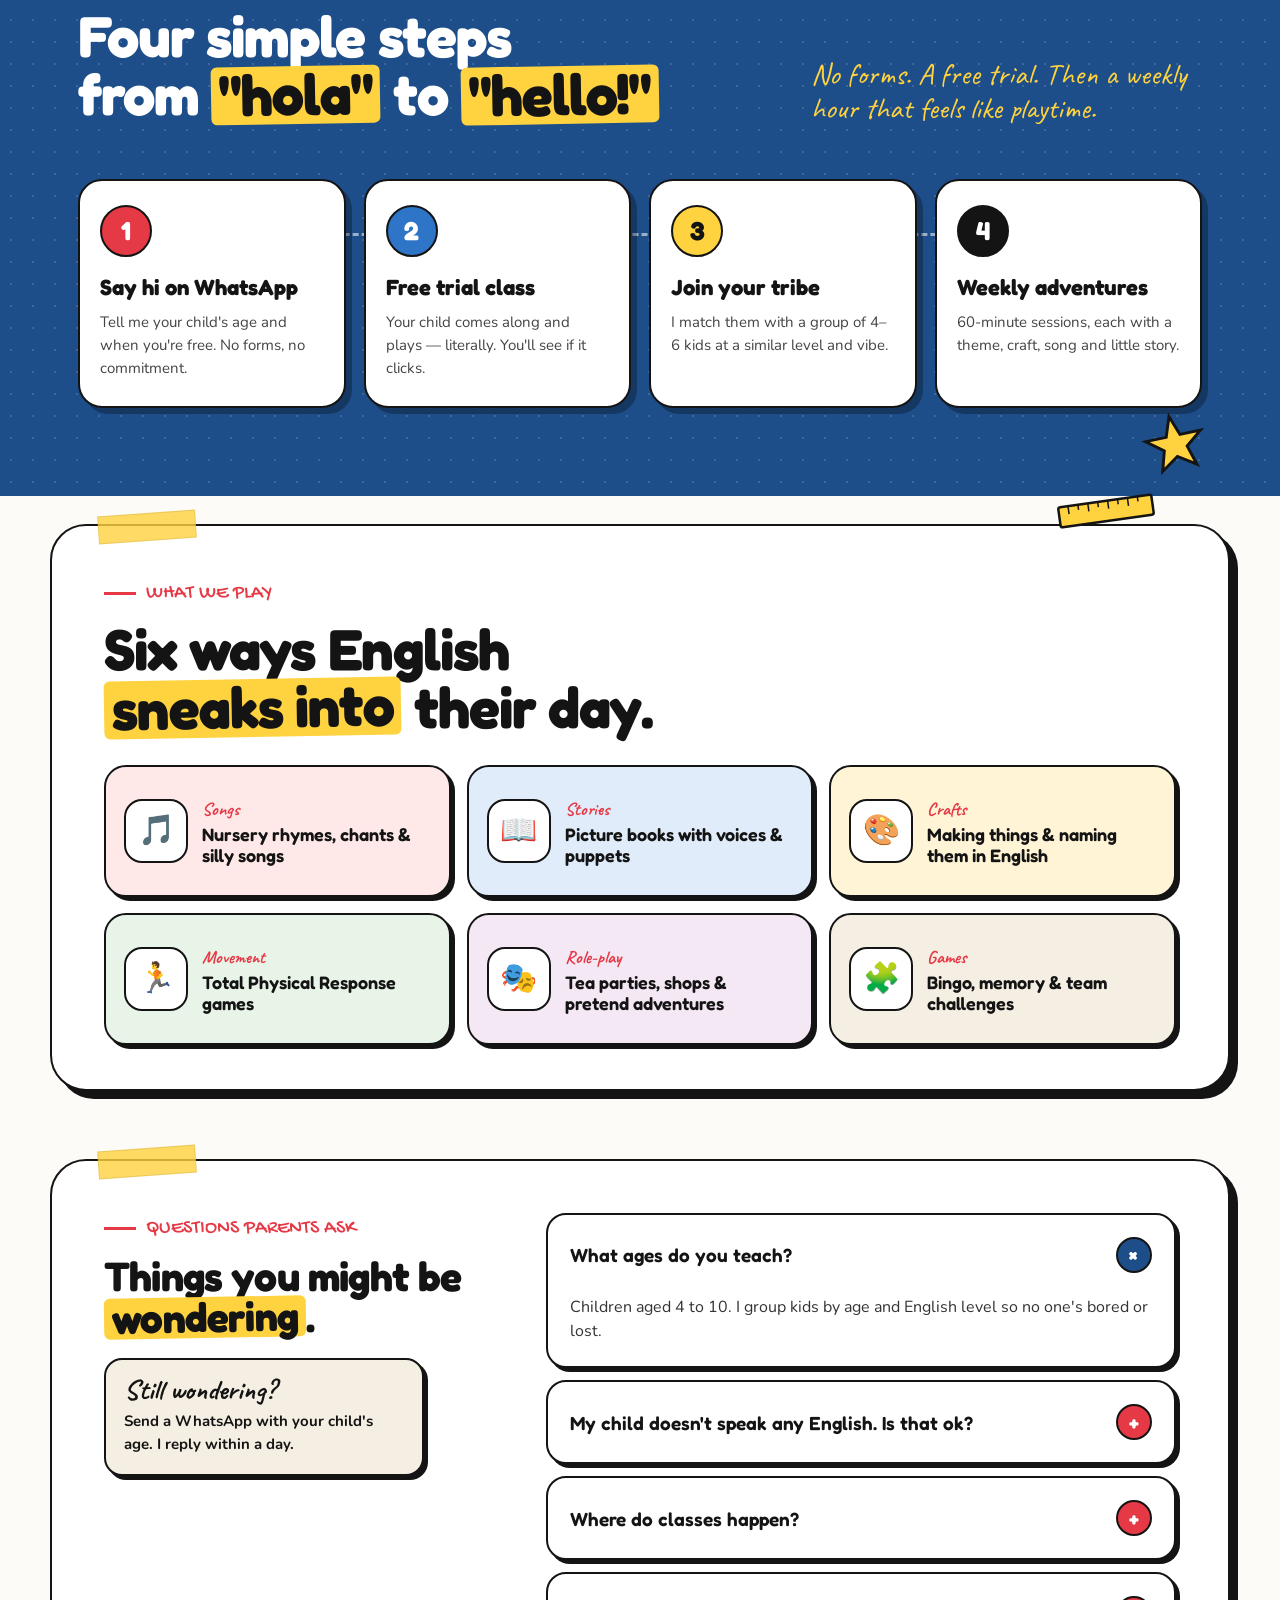
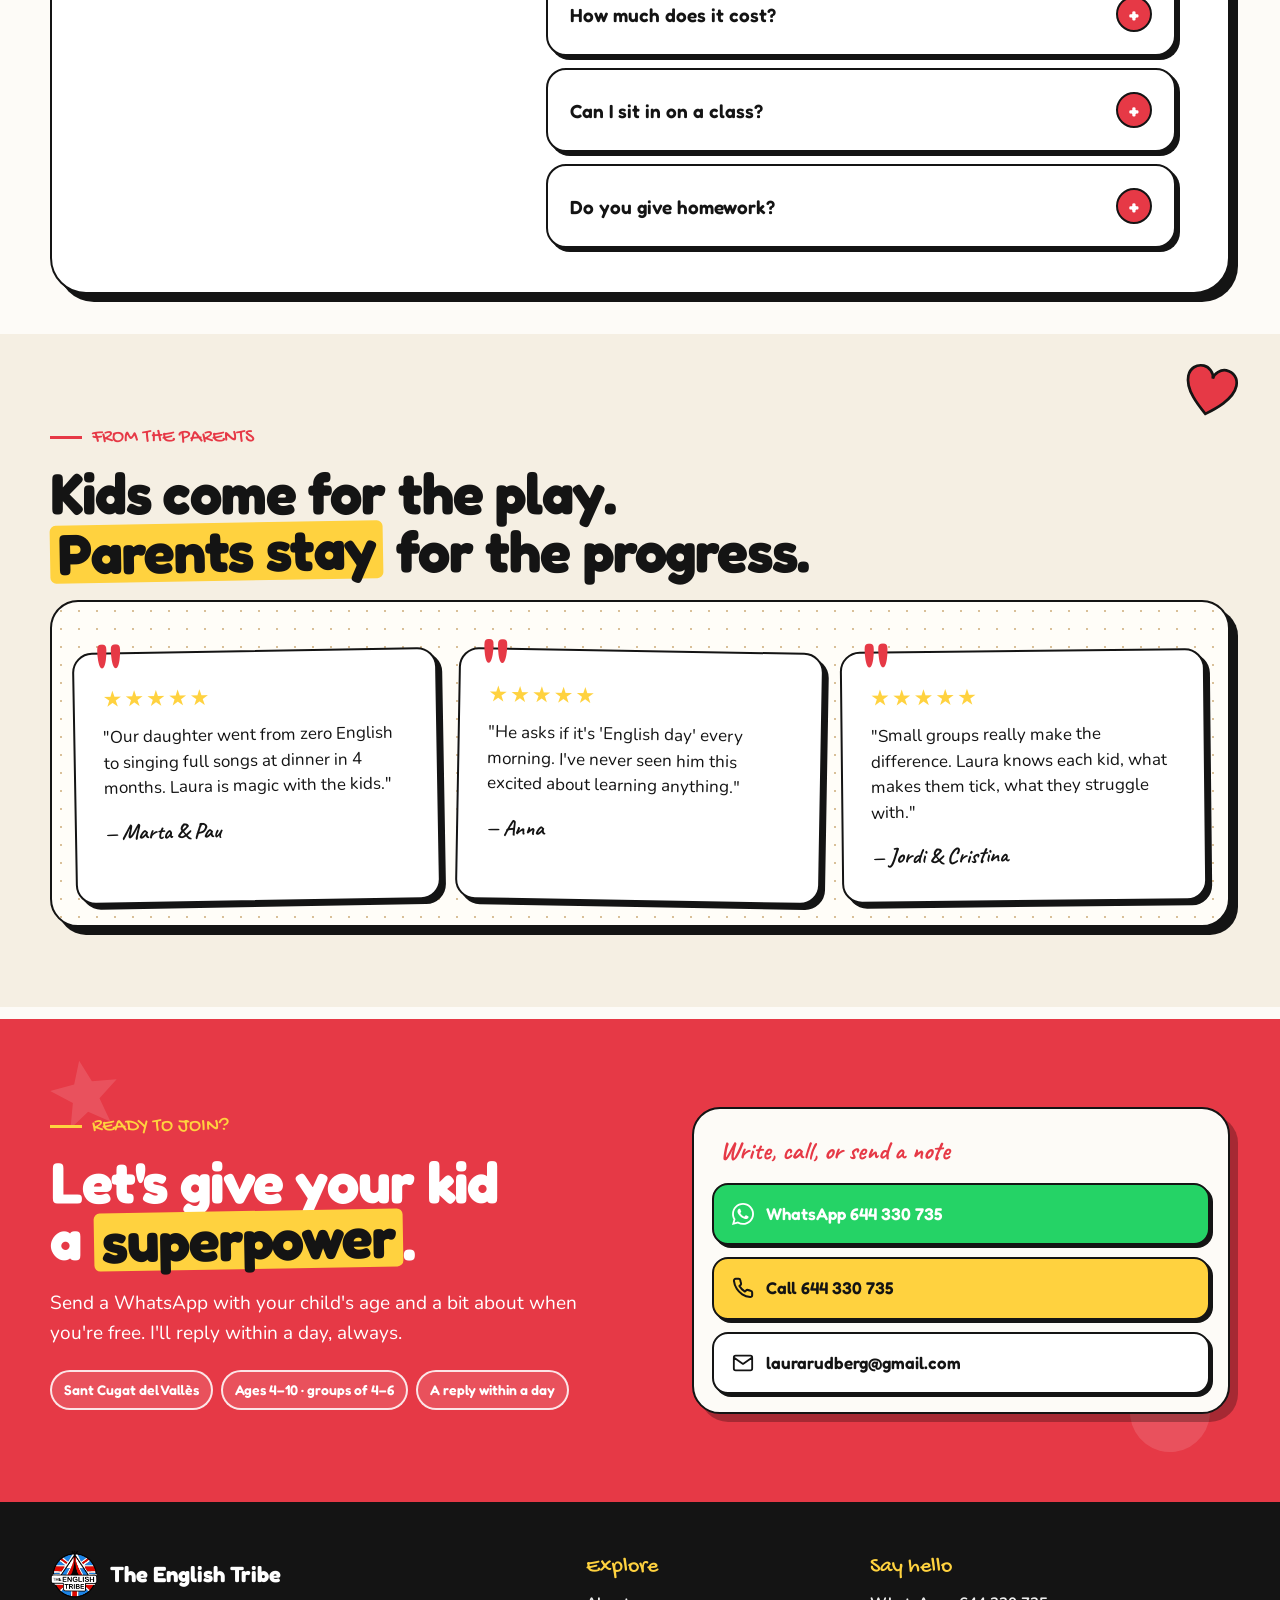
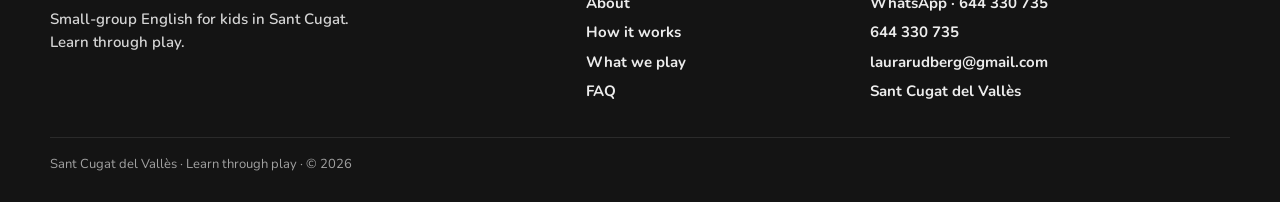
==== commit 481df337: "Update index.html minor test mod to join your tribe changed into find your tribe" ====
--- a/index.html
+++ b/index.html
@@ -1278,7 +1278,7 @@
       </div>
       <div class="step">
         <div class="step-num">3</div>
-        <h3 data-i18n="how.s3t">Join your tribe</h3>
+        <h3 data-i18n="how.s3t">Find your tribe</h3>
         <p data-i18n="how.s3p">I match them with a group of 4–6 kids at a similar level and vibe.</p>
       </div>
       <div class="step">
